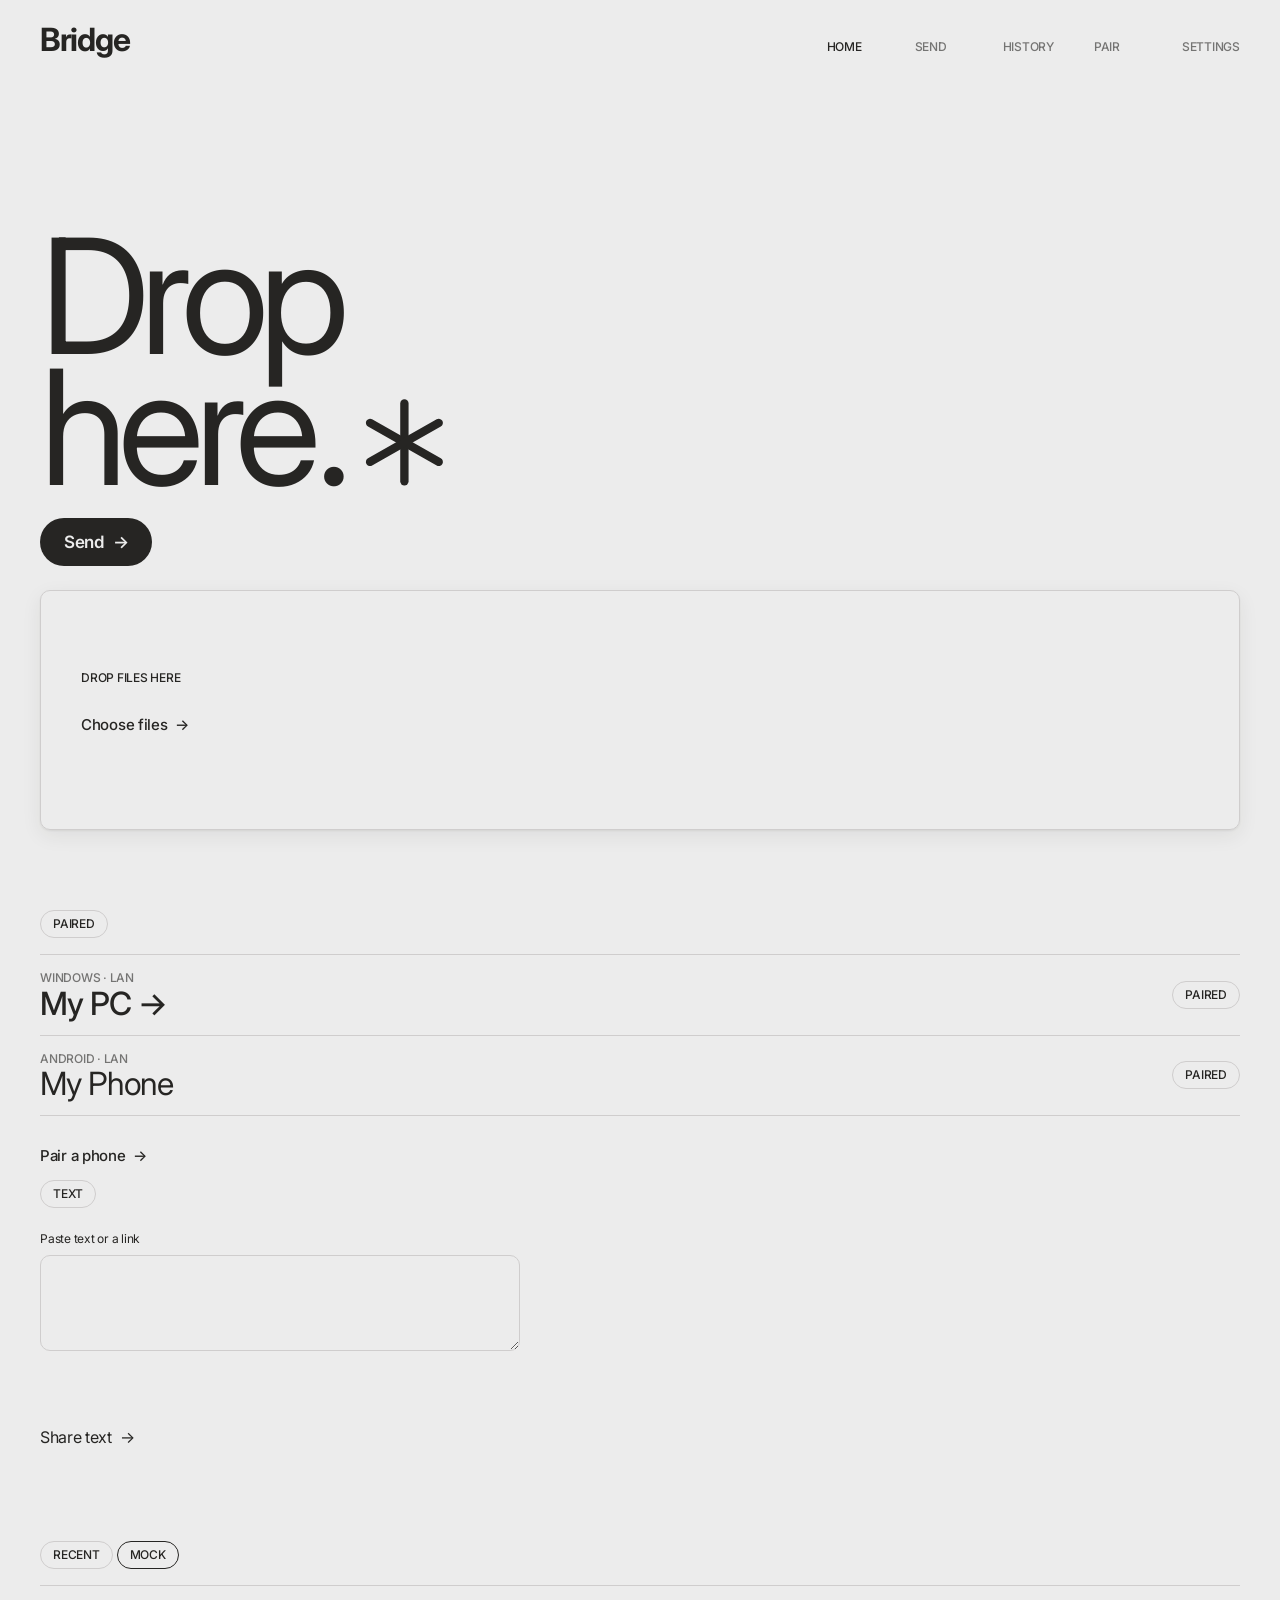
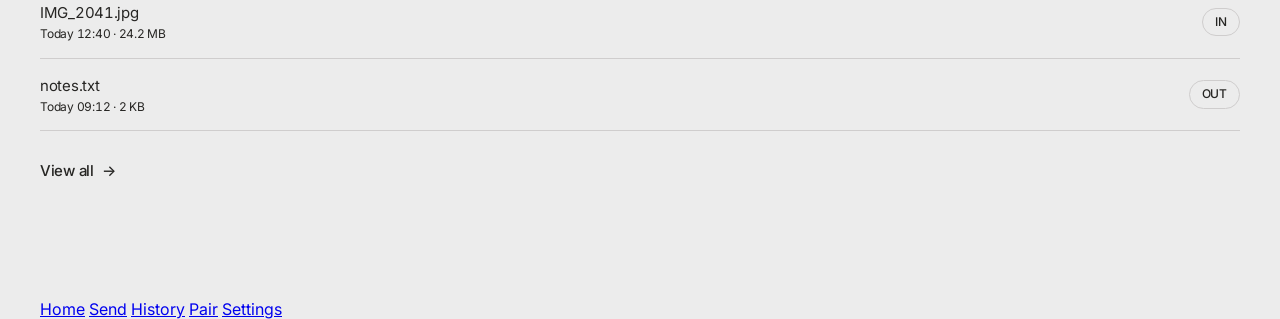
==== index.html @ 2a0ce47a "feat(mobile): bottom tab bar markup on all pages" ====
<!DOCTYPE html>
<html lang="en">
<head>
  <meta charset="UTF-8" />
  <meta name="viewport" content="width=device-width, initial-scale=1.0, viewport-fit=cover" />
  <meta name="theme-color" content="#ececec" />
  <meta name="mobile-web-app-capable" content="yes" />
  <meta name="apple-mobile-web-app-capable" content="yes" />
  <meta name="apple-mobile-web-app-status-bar-style" content="default" />
  <link rel="manifest" href="/manifest.webmanifest" />
  <link rel="apple-touch-icon" href="/icons/bridge-192.png" />
  <link rel="icon" href="data:image/svg+xml,%3Csvg xmlns='http://www.w3.org/2000/svg' viewBox='0 0 100 100'%3E%3Crect width='100' height='100' rx='20' fill='%23ececec'/%3E%3Cg stroke='%23262523' stroke-width='10' stroke-linecap='round'%3E%3Cline x1='50' y1='22' x2='50' y2='78'/%3E%3Cline x1='26' y1='36' x2='74' y2='64'/%3E%3Cline x1='74' y1='36' x2='26' y2='64'/%3E%3C/g%3E%3C/svg%3E" />
  <title>Bridge — Home</title>
  <link rel="preconnect" href="https://fonts.googleapis.com" />
  <link rel="preconnect" href="https://fonts.gstatic.com" crossorigin />
  <link
    href="https://fonts.googleapis.com/css2?family=Inter:wght@400;500;700&display=swap"
    rel="stylesheet"
  />
  <link rel="stylesheet" href="css/tokens.css" />
  <link rel="stylesheet" href="css/home.css" />
  <link rel="stylesheet" href="css/pages.css" />
  <link rel="stylesheet" href="css/apple.css" />
</head>
<body>
  <header class="top">
    <div class="wordmark">Bridge</div>
    <nav class="topnav" aria-label="Primary">
      <a href="/" aria-current="page">Home</a>
      <a href="send.html">Send</a>
      <a href="history.html">History</a>
      <a href="pair.html">Pair</a>
      <a href="settings.html">Settings</a>
    </nav>
  </header>
  <main id="home">
    <h1 class="monument">Drop<br />here.<svg class="glyph" viewBox="0 0 100 100" aria-hidden="true" focusable="false"><g stroke="currentColor" stroke-width="9" stroke-linecap="round"><line x1="50" y1="8" x2="50" y2="92" /><line x1="13" y1="29" x2="87" y2="71" /><line x1="87" y1="29" x2="13" y2="71" /></g></svg></h1>
    <a class="action-primary" href="send.html">Send <span aria-hidden="true">→</span></a>

    <!-- .is-dragover toggled by js/dropzone.js; picker wired by js/upload.js -->
    <section class="dropzone" id="dropzone" aria-label="Drop files">
      <span class="dropzone-label">Drop files here</span>
      <label class="action-secondary" for="file-input" tabindex="0">Choose files <span aria-hidden="true">→</span></label>
      <input class="file-input" id="file-input" type="file" />
    </section>

    <section class="devices-section" aria-label="Devices">
      <span class="pill">Paired</span>
      <ul class="devices" id="devices-list">
        <li class="device is-selected">
          <div class="device-main">
            <span class="device-meta">Windows · LAN</span>
            <span class="device-name">My PC <span aria-hidden="true">→</span></span>
          </div>
          <span class="pill">Paired</span>
        </li>
      </ul>
      <a class="action-secondary" href="pair.html">Pair a phone <span aria-hidden="true">→</span></a>
    </section>

    <section aria-label="Share text">
      <span class="pill">Text</span>
      <form class="snippet-form">
        <label class="field-label" for="snippet-input">Paste text or a link</label>
        <textarea class="field-area" id="snippet-input" rows="2"></textarea>
        <span class="field-error"></span>
        <br />
        <button class="action-secondary" type="submit" style="background:none;border:none;padding:0;cursor:pointer;font:inherit;color:inherit;">Share text <span aria-hidden="true">→</span></button>
      </form>
    </section>

    <section class="recent" id="recent" aria-label="Recent transfers">
      <span class="pill">Recent</span>
      <span class="pill" id="net-status">Checking…</span>
      <ul class="recent-list" id="recent-list">
        <li class="recent-row">
          <div class="recent-main">
            <span class="recent-name">IMG_2041.jpg</span>
            <span class="recent-meta">Today 12:40 · 24.2 MB</span>
          </div>
          <span class="pill">In</span>
        </li>
        <li class="recent-row">
          <div class="recent-main">
            <span class="recent-name">notes.txt</span>
            <span class="recent-meta">Today 09:12 · 2 KB</span>
          </div>
          <span class="pill">Out</span>
        </li>
      </ul>
      <a class="action-secondary" href="history.html">View all <span aria-hidden="true">→</span></a>
    </section>
  </main>
  <nav class="tabbar" aria-label="Primary">
    <a href="/" aria-current="page">Home</a>
    <a href="send.html">Send</a>
    <a href="history.html">History</a>
    <a href="pair.html">Pair</a>
    <a href="settings.html">Settings</a>
  </nav>
  <script src="js/api.js"></script>
  <script src="js/mock.js"></script>
  <script src="js/dropzone.js"></script>
  <script src="js/upload.js"></script>
  <script src="js/feed.js"></script>
  <script src="js/pwa.js"></script>
</body>
</html>
---- css/tokens.css ----
/* Bridge design tokens — verbatim from design.md §12 (web mode + M0 prototype) */

:root {
  /* Color */
  --color-ink: #262523;
  --color-canvas: #ececec;
  --color-ash: #cfcdcd;
  --color-black: #000000;

  /* Fonts */
  --font-primary: 'Inter', 'Manrope', ui-sans-serif, system-ui, -apple-system, 'Segoe UI', Roboto, sans-serif;
  --weight-regular: 400;
  --weight-medium: 500;
  --weight-bold: 700;

  /* Type */
  --text-monument: clamp(72px, 22vw, 160px);
  --leading-monument: 0.82;
  --tracking-monument: -0.06em;

  --text-heading: clamp(48px, 11vw, 120px);
  --leading-heading: 0.9;
  --tracking-heading: -0.06em;

  --text-heading-sm: 40px;
  --leading-heading-sm: 1;
  --tracking-heading-sm: -0.04em;

  --text-subheading: 32px;
  --leading-subheading: 0.9;
  --tracking-subheading: -0.04em;

  --text-body: 15px;
  --leading-body: 2;      /* prose */
  --leading-ui: 1.4;      /* dense rows */
  --tracking-body: -0.02em;

  --text-label: 12px;
  --text-caption: 12px;
  --leading-small: 1.2;

  /* Spacing */
  --space-1: 8px;
  --space-2: 16px;
  --space-3: 24px;
  --space-5: 40px;
  --space-6: 48px;
  --space-10: 80px;
  --space-20: 160px;
  --edge: 20px;
  --section-gap: 48px;
  --above-monument: 96px;
  --surface-pad: 24px;
  --hit-min: 48px;

  /* Shape */
  --radius-surface: 10px;
  --radius-pill: 70px;
  --hairline: 1px solid var(--color-ash);

  /* Elevation (amendment: restrained warm shadows on nested surfaces only.
     Canvas, pills, rows stay flat. Monochrome ink, never colored glow.) */
  --shadow-1: 0 1px 2px rgb(38 37 35 / 0.07), 0 6px 20px rgb(38 37 35 / 0.07);
  --shadow-2: 0 2px 6px rgb(38 37 35 / 0.1), 0 16px 40px rgb(38 37 35 / 0.14);
  --shadow-thumb: 0 1px 3px rgb(38 37 35 / 0.16);

  /* Motion */
  --duration: 200ms;
  --ease: ease-out;
  --opacity-pressed: 0.6;
  --opacity-disabled: 0.35;
}

@media (min-width: 720px) {
  :root {
    --edge: 40px;
    --section-gap: 80px;
    --above-monument: 160px;
    --surface-pad: 40px;
  }
}

body {
  background: var(--color-canvas);
  color: var(--color-ink);
  font-family: var(--font-primary);
  font-variant-numeric: tabular-nums;
  text-align: left;
}
---- css/home.css ----
/* Home base — canvas + edge rhythm only. Components land in feat/home-chrome. */

*,
*::before,
*::after {
  box-sizing: border-box;
}

html,
body {
  margin: 0;
  padding: 0;
}

/* Anchor jumps glide; reduced-motion users get instant jumps (design §7) */
html {
  scroll-behavior: smooth;
}

@media (prefers-reduced-motion: reduce) {
  html {
    scroll-behavior: auto;
  }
}

body {
  min-height: 100vh;
  padding-left: max(var(--edge), env(safe-area-inset-left));
  padding-right: max(var(--edge), env(safe-area-inset-right));
  padding-bottom: env(safe-area-inset-bottom);
  -webkit-tap-highlight-color: transparent;
  touch-action: manipulation;
}

/* Wordmark — design.md §6: Basis/Inter 700, 32px, ink, top-left at edge padding */
.wordmark {
  font-size: 32px;
  line-height: 1;
  letter-spacing: -0.04em;
  font-weight: var(--weight-bold);
  color: var(--color-ink);
  padding-top: calc(var(--space-3) + env(safe-area-inset-top));
}

.top {
  display: flex;
  align-items: baseline;
  justify-content: space-between;
  flex-wrap: wrap;
  row-gap: var(--space-1);
  gap: var(--space-3);
}

/* Top navigation — design.md §6: text links, label style, 40px gap, no chrome */
.topnav {
  display: flex;
  gap: 40px;
}

.topnav a {
  font-size: var(--text-label);
  font-weight: var(--weight-medium);
  text-transform: uppercase;
  letter-spacing: -0.02em;
  line-height: var(--leading-small);
  color: var(--color-ink);
  opacity: 0.6;
  text-decoration: none;
  min-height: var(--hit-min);
  min-width: var(--hit-min);
  display: inline-flex;
  align-items: center;
  transition: opacity var(--duration) var(--ease);
}

.topnav a[aria-current="page"] {
  opacity: 1;
}

.topnav a:active {
  opacity: var(--opacity-pressed);
}

@media (hover: hover) {
  .topnav a:hover {
    opacity: var(--opacity-pressed);
  }
}

/* Narrow phones: tighter nav rhythm, links may wrap instead of crushing */
@media (max-width: 480px) {
  .topnav {
    gap: 24px;
    flex-wrap: wrap;
    row-gap: var(--space-1);
  }

  .topnav a {
    min-width: 0;
  }
}

/* Compact mobile density — phone-first (design §11: phone is source of truth).
 * Page scrolls naturally; nothing locked or clipped. Tokens file untouched;
 * overrides below only. Desktop (≥720px) unchanged. */
@media (max-width: 719px) {
  :root {
    --above-monument: 48px;
    --section-gap: 32px;
    --surface-pad: 20px;
  }

  .monument {
    font-size: clamp(56px, 17vw, 88px);
  }

  .action-primary {
    font-size: 28px;
    margin-top: var(--space-2);
  }

  .dropzone {
    min-height: 160px;
    margin-top: var(--space-2);
  }

  .device {
    min-height: 64px;
    padding: 12px 0;
  }

  .device-name {
    font-size: 26px;
  }

  .recent-row {
    padding: 12px 0;
  }

  .recent-empty-title {
    font-size: 26px;
  }

  .topnav {
    gap: 20px;
  }
}

/* Monument — design.md §6/§8: one oversized element, left-bleeding, stacked */
.monument {
  font-size: var(--text-monument);
  line-height: var(--leading-monument);
  letter-spacing: var(--tracking-monument);
  font-weight: var(--weight-regular);
  color: var(--color-ink);
  margin: var(--above-monument) 0 0;
  margin-left: calc(-1 * var(--edge));
  padding-left: var(--edge);
}

/* Primary action — design.md §6: 32px text link + arrow, size = hierarchy */
.action-primary {
  display: inline-flex;
  align-items: center;
  gap: 8px;
  margin-top: var(--space-3);
  font-size: var(--text-subheading);
  line-height: var(--leading-subheading);
  letter-spacing: var(--tracking-subheading);
  font-weight: var(--weight-regular);
  color: var(--color-ink);
  text-decoration: none;
  min-height: var(--hit-min);
  transition: opacity var(--duration) var(--ease);
}

.action-primary:active {
  opacity: var(--opacity-pressed);
}

@media (hover: hover) {
  .action-primary:hover {
    opacity: var(--opacity-pressed);
  }
}

/* Drop zone idle — design.md §6: transparent, 1px Ash, radius 10, min-height 240, label only */
.dropzone {
  margin-top: var(--space-3);
  background: transparent;
  border: 1px solid var(--color-ash);
  border-radius: var(--radius-surface);
  padding: var(--surface-pad);
  min-height: 240px;
  display: flex;
  flex-direction: column;
  align-items: flex-start;
  justify-content: center;
  position: relative;
  box-shadow: var(--shadow-1);
  transition: border-color var(--duration) var(--ease), box-shadow var(--duration) var(--ease);
}

.dropzone-label {
  font-size: var(--text-label);
  font-weight: var(--weight-medium);
  text-transform: uppercase;
  letter-spacing: -0.02em;
  line-height: var(--leading-small);
  color: var(--color-ink);
}

/* Drop zone drag-over — real drags only (.is-dragover from js/dropzone.js).
   Plain mouse hover never triggers it: hover is not a drag. */
.dropzone.is-dragover {
  border: 2px solid var(--color-ink);
  box-shadow: var(--shadow-2);
}

.dropzone.is-dragover .dropzone-label {
  font-size: var(--text-heading-sm);
  line-height: var(--leading-heading-sm);
  letter-spacing: var(--tracking-heading-sm);
  font-weight: var(--weight-regular);
  text-transform: none;
}

/* While a real drag hovers, the big text is the whole message.
   Link fades but holds space, so nothing jumps. Hover alone changes nothing. */
.dropzone.is-dragover .action-secondary {
  opacity: 0;
}

/* Secondary action link — design.md §6: 15px text link + arrow, no box */
.action-secondary {
  display: inline-flex;
  align-items: center;
  gap: 8px;
  margin-top: var(--space-2);
  font-size: var(--text-body);
  line-height: 1.2;
  letter-spacing: var(--tracking-body);
  font-weight: var(--weight-medium);
  color: var(--color-ink);
  text-decoration: none;
  min-height: var(--hit-min);
  cursor: pointer;
  transition: opacity var(--duration) var(--ease);
}

.action-secondary:active {
  opacity: var(--opacity-pressed);
}

@media (hover: hover) {
  .action-secondary:hover {
    opacity: var(--opacity-pressed);
  }
}

/* Native picker kept keyboard-focusable, opened via the label (phone browsers) */
.file-input {
  position: absolute;
  width: 1px;
  height: 1px;
  opacity: 0;
  overflow: hidden;
}

/* Section label pill — design.md §6: Bone bg, Ash border, radius 70, wayfinding only */
.devices-section {
  margin-top: var(--section-gap);
}

.pill {
  display: inline-block;
  font-size: var(--text-label);
  font-weight: var(--weight-medium);
  text-transform: uppercase;
  letter-spacing: -0.02em;
  line-height: var(--leading-small);
  color: var(--color-ink);
  background: var(--color-canvas);
  border: 1px solid var(--color-ash);
  border-radius: var(--radius-pill);
  padding: 6px 12px;
}

/* Attention status — design.md §6: words carry meaning, Ink border adds weight */
.pill-attention {
  border: 1px solid var(--color-ink);
}

.devices {
  list-style: none;
  margin: var(--space-2) 0 0;
  padding: 0;
}

/* Device row — design.md §6: subheading name, label meta, hairline rhythm, no fill */
.device {
  display: flex;
  align-items: center;
  justify-content: space-between;
  gap: var(--space-2);
  min-height: 72px;
  padding: var(--space-2) 0;
  border-top: var(--hairline);
}

.device:last-child {
  border-bottom: var(--hairline);
}

.device-main {
  display: flex;
  flex-direction: column;
  gap: 4px;
  flex: 1 1 auto;
  min-width: 0;
}

.device-meta {
  font-size: var(--text-label);
  font-weight: var(--weight-medium);
  text-transform: uppercase;
  letter-spacing: -0.02em;
  line-height: var(--leading-small);
  color: var(--color-ink);
  opacity: 0.6;
}

.device-name {
  font-size: var(--text-subheading);
  line-height: var(--leading-subheading);
  letter-spacing: var(--tracking-subheading);
  font-weight: var(--weight-regular);
  color: var(--color-ink);
  min-width: 0;
  overflow-wrap: anywhere;
}

.device .pill {
  flex-shrink: 0;
}

.device.is-selected .device-name {
  font-weight: var(--weight-medium);
}

/* Recent rows — design.md §6: hairline rhythm, body filename, caption meta, no fill */
.recent {
  margin-top: var(--section-gap);
  padding-bottom: var(--section-gap);
}

.recent-list {
  list-style: none;
  margin: var(--space-2) 0 0;
  padding: 0;
}

.recent-row {
  display: flex;
  align-items: center;
  justify-content: space-between;
  gap: var(--space-2);
  padding: var(--space-2) 0;
  border-top: var(--hairline);
}

.recent-row:last-child {
  border-bottom: var(--hairline);
}

/* Thumbnail — design.md §6: 48px square, radius 10, original color, images only */
.recent-thumb {
  width: 48px;
  height: 48px;
  border-radius: var(--radius-surface);
  object-fit: cover;
  flex-shrink: 0;
  box-shadow: var(--shadow-thumb);
}

/* Empty state — design.md §6: heading text, one → link, no illustration */
.recent-empty {
  padding: var(--space-2) 0;
  border-top: var(--hairline);
  border-bottom: var(--hairline);
}

.recent-empty-title {
  display: block;
  font-size: var(--text-subheading);
  line-height: var(--leading-subheading);
  letter-spacing: var(--tracking-subheading);
  font-weight: var(--weight-regular);
  color: var(--color-ink);
}

.recent-main {
  display: flex;
  flex-direction: column;
  gap: 4px;
  flex: 1 1 auto;
  min-width: 0;
}

.recent-meta {
  font-size: var(--text-caption);
  line-height: var(--leading-small);
  letter-spacing: -0.02em;
  font-weight: var(--weight-regular);
  color: var(--color-ink);
}

.recent-name {
  font-size: var(--text-body);
  line-height: var(--leading-ui);
  letter-spacing: var(--tracking-body);
  font-weight: var(--weight-regular);
  color: var(--color-ink);
  min-width: 0;
  overflow-wrap: anywhere;
}

.recent-row .pill {
  flex-shrink: 0;
}

/* Server-backed rows: name stays ink, no underline — tap opens the file */
a.recent-name {
  color: var(--color-ink);
  text-decoration: none;
  display: inline-flex;
  align-items: center;
  min-height: var(--hit-min);
  transition: opacity var(--duration) var(--ease);
}

a.recent-name:active {
  opacity: var(--opacity-pressed);
}

@media (hover: hover) {
  a.recent-name:hover {
    opacity: var(--opacity-pressed);
  }
}

/* Visible keyboard focus for every link — design.md §6 */
a:focus-visible,
.action-secondary:focus-visible {
  outline: 2px solid var(--color-ink);
  outline-offset: 4px;
  border-radius: var(--radius-surface);
}

/* Pictogram glyph — design.md §6: monochrome line-art inline with display type,
   cap-height sized, decorative only (aria-hidden in markup). */
.glyph {
  display: inline-block;
  height: 0.58em;
  width: auto;
  margin-left: 0.08em;
  vertical-align: -0.02em;
  color: var(--color-ink);
}

/* Text selection stays in the palette: ash field, ink text. */
::selection {
  background: var(--color-ash);
  color: var(--color-ink);
}
---- css/pages.css ----
/* Bridge app pages — components per design.md §6. Tokens untouched (tokens.css). */

/* Sub-page heading moment: heading token, not monument (design §8). */
.page-heading {
  font-size: var(--text-heading);
  line-height: var(--leading-heading);
  letter-spacing: var(--tracking-heading);
  font-weight: var(--weight-regular);
  color: var(--color-ink);
  margin: var(--above-monument) 0 0;
  margin-left: calc(-1 * var(--edge));
  padding-left: var(--edge);
}

/* Transfer progress — design §6: numeral is the indicator, 2px line, meta line. */
.transfer {
  margin-top: var(--space-3);
}

.transfer-pct {
  font-size: var(--text-heading-sm);
  line-height: var(--leading-heading-sm);
  letter-spacing: var(--tracking-heading-sm);
  font-weight: var(--weight-regular);
  font-variant-numeric: tabular-nums;
  color: var(--color-ink);
}

.transfer-line {
  height: 2px;
  background: var(--color-ash);
  margin-top: var(--space-1);
}

.transfer-fill {
  height: 2px;
  width: 0%;
  background: var(--color-ink);
}

.transfer-meta {
  font-size: var(--text-caption);
  line-height: var(--leading-small);
  letter-spacing: -0.02em;
  color: var(--color-ink);
  margin-top: var(--space-1);
  overflow-wrap: anywhere;
}

.batch-list {
  list-style: none;
  margin: var(--space-3) 0 0;
  padding: 0;
}

.batch-row {
  padding: var(--space-2) 0;
  border-top: var(--hairline);
}

.batch-row:last-child {
  border-bottom: var(--hairline);
}

.batch-line {
  height: 1px;
  background: var(--color-ash);
  margin-top: var(--space-1);
}

.batch-fill {
  height: 1px;
  width: 0%;
  background: var(--color-ink);
}

/* Pairing block — design §6: QR ink-on-canvas, quiet zone kept, nested surface. */
.pair-block {
  margin-top: var(--space-3);
  border: 1px solid var(--color-ash);
  border-radius: var(--radius-surface);
  padding: var(--surface-pad);
  display: inline-block;
}

.pair-qr {
  display: block;
  width: min(280px, 100%);
  height: auto;
}

.pair-code {
  font-size: var(--text-heading-sm);
  line-height: var(--leading-heading-sm);
  letter-spacing: var(--tracking-heading-sm);
  font-weight: var(--weight-regular);
  font-variant-numeric: tabular-nums;
  color: var(--color-ink);
  margin-top: var(--space-2);
}

/* Inputs — design §6: transparent, ash border, radius 10, visible label. */
.field-label {
  display: block;
  font-size: var(--text-caption);
  line-height: var(--leading-small);
  letter-spacing: -0.02em;
  color: var(--color-ink);
  margin: var(--space-3) 0 var(--space-1);
}

.field-input,
.field-area {
  width: 100%;
  max-width: 480px;
  background: transparent;
  border: 1px solid var(--color-ash);
  border-radius: var(--radius-surface);
  color: var(--color-ink);
  font-size: var(--text-body);
  font-family: var(--font-primary);
  padding: 16px;
  box-sizing: border-box;
}

.field-area {
  min-height: 96px;
  resize: vertical;
  line-height: var(--leading-ui);
}

.field-input:focus,
.field-area:focus {
  outline: none;
  border: 2px solid var(--color-ink);
  padding: 15px;
}

.field-error {
  font-size: var(--text-caption);
  line-height: var(--leading-small);
  color: var(--color-ink);
  margin-top: var(--space-1);
  min-height: calc(var(--text-caption) * var(--leading-small));
  display: block;
}

/* Settings rows — design §6: label left, value as → link right. */
.settings-list {
  list-style: none;
  margin: var(--space-2) 0 0;
  padding: 0;
  max-width: 480px;
}

.settings-row {
  display: flex;
  align-items: center;
  justify-content: space-between;
  gap: var(--space-2);
  padding: var(--space-2) 0;
  border-top: var(--hairline);
}

.settings-row:last-child {
  border-bottom: var(--hairline);
}

.settings-name {
  font-size: var(--text-body);
  line-height: var(--leading-ui);
  letter-spacing: var(--tracking-body);
  color: var(--color-ink);
}

/* Toast — design §6: bone, ink border, radius 10, auto-dismiss. */
.toast {
  position: fixed;
  left: max(var(--edge), env(safe-area-inset-left));
  right: max(var(--edge), env(safe-area-inset-right));
  bottom: calc(var(--space-3) + env(safe-area-inset-bottom));
  background: var(--color-canvas);
  border: 1px solid var(--color-ink);
  border-radius: var(--radius-surface);
  color: var(--color-ink);
  font-size: var(--text-body);
  padding: 16px;
  opacity: 1;
  transition: opacity var(--duration) var(--ease);
  z-index: 50;
}

.toast.is-fading {
  opacity: 0;
}

@media (prefers-reduced-motion: reduce) {
  .toast {
    transition: none;
  }
}

/* Pending incoming card — design §6 incoming takeover, compact inline form. */
.pending {
  margin-top: var(--space-3);
  border: 1px solid var(--color-ink);
  border-radius: var(--radius-surface);
  padding: var(--surface-pad);
  max-width: 480px;
}

/* Crossfade between pages — design §7: 200ms, instant on reduced motion. */
main {
  animation: page-in var(--duration) var(--ease);
  padding-bottom: var(--space-3);
}

@keyframes page-in {
  from { opacity: 0; }
  to { opacity: 1; }
}

@media (prefers-reduced-motion: reduce) {
  main {
    animation: none;
  }
}

/* Compact mobile density for sub-pages — same rules as home: natural scroll,
 * tighter rhythm, desktop unchanged. */
@media (max-width: 719px) {
  .page-heading {
    font-size: clamp(40px, 13vw, 64px);
    margin-top: 48px;
  }

  .transfer-pct {
    font-size: 32px;
  }

  .pair-block {
    display: block;
    padding: 20px;
  }

  .pair-qr {
    width: min(240px, 100%);
  }

  .pair-code {
    font-size: 32px;
  }

  .pending {
    padding: 20px;
  }
}
---- css/apple.css ----
/* Bridge Apple-like layer — structure without color (design.md amendment 25 Sep 2026).
 * Monochrome stays binding: Ink fills, Canvas text, Ash hairlines. No accent.
 * Rolled out one surface per branch; base tokens untouched. Card/nav slices later.
 */

:root {
  --font-apple: -apple-system, BlinkMacSystemFont, 'SF Pro Text', 'Inter', 'Manrope', ui-sans-serif, system-ui, sans-serif;
  --apple-card-radius: 14px;
  --apple-btn-radius: 999px;
  --apple-btn-pad-y: 14px;
  --apple-btn-pad-x: 24px;
}

body {
  font-family: var(--font-apple);
}

/* Primary action as filled Ink pill — Canvas text, arrow kept, same hit area. */
.action-primary {
  background: var(--color-ink);
  color: var(--color-canvas);
  border-radius: var(--apple-btn-radius);
  padding: var(--apple-btn-pad-y) var(--apple-btn-pad-x);
  font-size: 17px;
  line-height: 1.2;
  letter-spacing: -0.02em;
  font-weight: 600;
  margin-top: var(--space-3);
}

.action-primary:active {
  opacity: var(--opacity-pressed);
}

@media (hover: hover) {
  .action-primary:hover {
    opacity: var(--opacity-pressed);
  }
}

.action-primary:focus-visible {
  outline: 2px solid var(--color-ink);
  outline-offset: 4px;
}
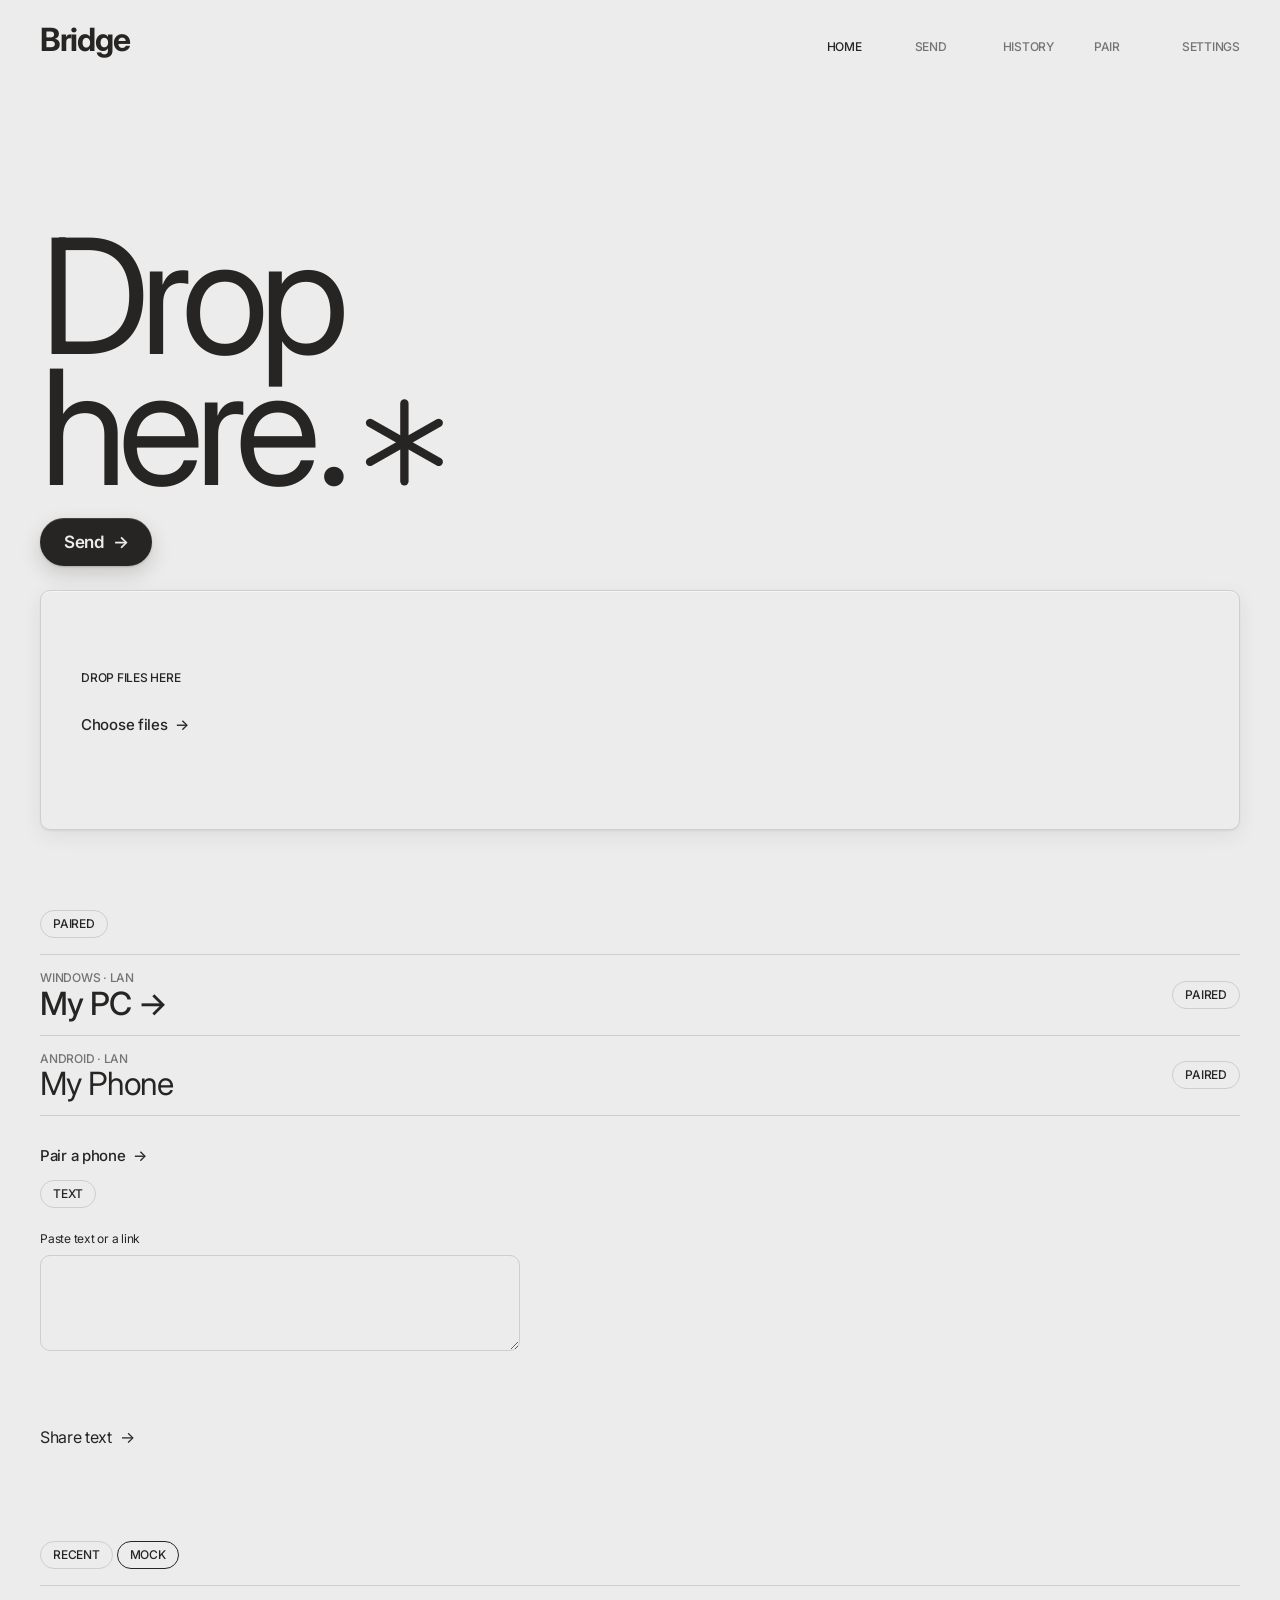
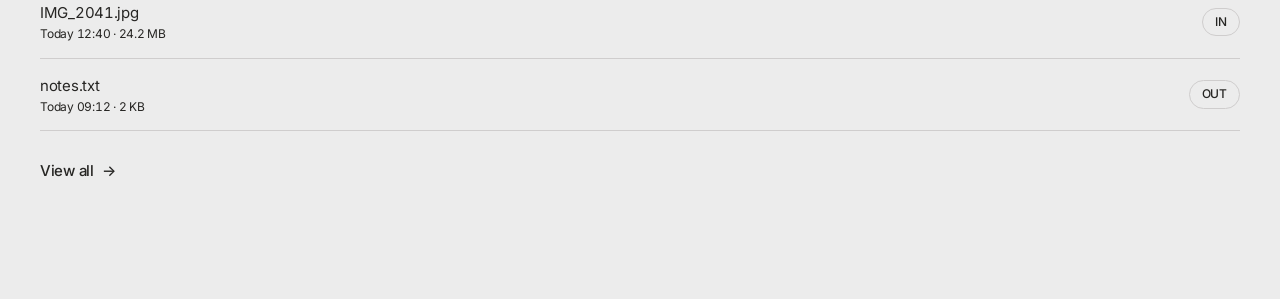
==== commit 263af054: "feat(mobile): gliding tab selection plus press reaction" ====
--- a/index.html
+++ b/index.html
@@ -104,5 +104,6 @@
   <script src="js/upload.js"></script>
   <script src="js/feed.js"></script>
   <script src="js/pwa.js"></script>
+  <script src="js/tabbar.js"></script>
 </body>
 </html>
--- a/css/apple.css
+++ b/css/apple.css
@@ -9,13 +9,40 @@
   --apple-btn-radius: 999px;
   --apple-btn-pad-y: 14px;
   --apple-btn-pad-x: 24px;
+  /* iOS-like layered depth, monochrome: specular top light, Ink shadows. */
+  --shadow-glass: inset 0 1px 0 rgba(255, 255, 255, 0.55),
+    0 1px 2px rgba(38, 37, 35, 0.08),
+    0 12px 32px rgba(38, 37, 35, 0.16);
+  --shadow-btn: inset 0 1px 0 rgba(255, 255, 255, 0.14),
+    0 1px 2px rgba(38, 37, 35, 0.2),
+    0 8px 20px rgba(38, 37, 35, 0.18);
 }
 
 body {
   font-family: var(--font-apple);
 }
 
-/* Primary action as filled Ink pill — Canvas text, arrow kept, same hit area. */
+/* Monument star — spins while a transfer runs, still monochrome. */
+.glyph {
+  transform-box: fill-box;
+  transform-origin: center;
+}
+
+.glyph.is-loading {
+  animation: apple-spin 1.1s linear infinite;
+}
+
+@keyframes apple-spin {
+  to {
+    transform: rotate(360deg);
+  }
+}
+
+@media (prefers-reduced-motion: reduce) {
+  .glyph.is-loading {
+    animation: none;
+  }
+}
 .action-primary {
   background: var(--color-ink);
   color: var(--color-canvas);
@@ -26,6 +53,16 @@
   letter-spacing: -0.02em;
   font-weight: 600;
   margin-top: var(--space-3);
+  box-shadow: var(--shadow-btn);
+}
+
+/* Drop zone keeps its base restrained depth, plus a glass top light. */
+.dropzone {
+  box-shadow: var(--shadow-1), inset 0 1px 0 rgba(255, 255, 255, 0.5);
+}
+
+.dropzone.is-dragover {
+  box-shadow: var(--shadow-2), inset 0 1px 0 rgba(255, 255, 255, 0.5);
 }
 
 .action-primary:active {
@@ -42,3 +79,96 @@
   outline: 2px solid var(--color-ink);
   outline-offset: 4px;
 }
+
+/* Bottom tab bar — phone only (max-width: 719px). Desktop keeps top text-nav.
+ * Monochrome: Canvas fill, Ash top hairline, weight carries active state. */
+.tabbar {
+  display: none;
+}
+
+@media (max-width: 719px) {
+  main {
+    padding-bottom: calc(76px + env(safe-area-inset-bottom));
+  }
+
+  /* One nav only: tab bar owns phone navigation, top links hide. */
+  .topnav {
+    display: none;
+  }
+
+  .tabbar {
+    display: flex;
+    position: fixed;
+    left: 16px;
+    right: 16px;
+    bottom: calc(16px + env(safe-area-inset-bottom));
+    z-index: 50;
+    /* Liquid Glass, monochrome: frosted Canvas, Ash edge, Ink text. */
+    background: rgba(236, 236, 236, 0.72);
+    -webkit-backdrop-filter: blur(20px) saturate(1.5);
+    backdrop-filter: blur(20px) saturate(1.5);
+    border: 1px solid var(--color-ash);
+    border-radius: 24px;
+    box-shadow: var(--shadow-glass);
+  }
+
+  .tabbar a {
+    flex: 1 1 0;
+    display: flex;
+    align-items: center;
+    justify-content: center;
+    min-height: 56px;
+    font-size: 12px;
+    font-weight: var(--weight-medium);
+    letter-spacing: -0.02em;
+    color: var(--color-ink);
+    opacity: 0.6;
+    text-decoration: none;
+    position: relative;
+    z-index: 1;
+    transition: transform 0.15s ease-out, opacity var(--duration) var(--ease);
+  }
+
+  .tabbar a[aria-current="page"] {
+    opacity: 1;
+    font-weight: 700;
+    background: rgba(38, 37, 35, 0.08);
+    border-radius: 16px;
+    margin: 6px 2px;
+    min-height: 44px;
+  }
+
+  .tabbar a:active {
+    transform: scale(0.88);
+    opacity: var(--opacity-pressed);
+  }
+
+  /* Gliding selection pill — placed by js/tabbar.js, liquid 250ms slide. */
+  .tab-indicator {
+    position: absolute;
+    top: 6px;
+    bottom: 6px;
+    left: 0;
+    width: 0;
+    border-radius: 16px;
+    background: rgba(38, 37, 35, 0.08);
+    box-shadow: inset 0 1px 0 rgba(255, 255, 255, 0.5);
+    transition: left 0.25s ease-out, width 0.25s ease-out;
+    z-index: 0;
+  }
+
+  /* JS owns the pill: static per-link background stands down. */
+  .tabbar.has-glide a[aria-current="page"] {
+    background: none;
+    border-radius: 0;
+    margin: 0;
+    min-height: 56px;
+  }
+
+  /* No-blur phones: solid Canvas keeps labels readable, shape unchanged. */
+  @supports not ((backdrop-filter: blur(1px)) or (-webkit-backdrop-filter: blur(1px))) {
+    .tabbar {
+      background: var(--color-canvas);
+    }
+  }
+}
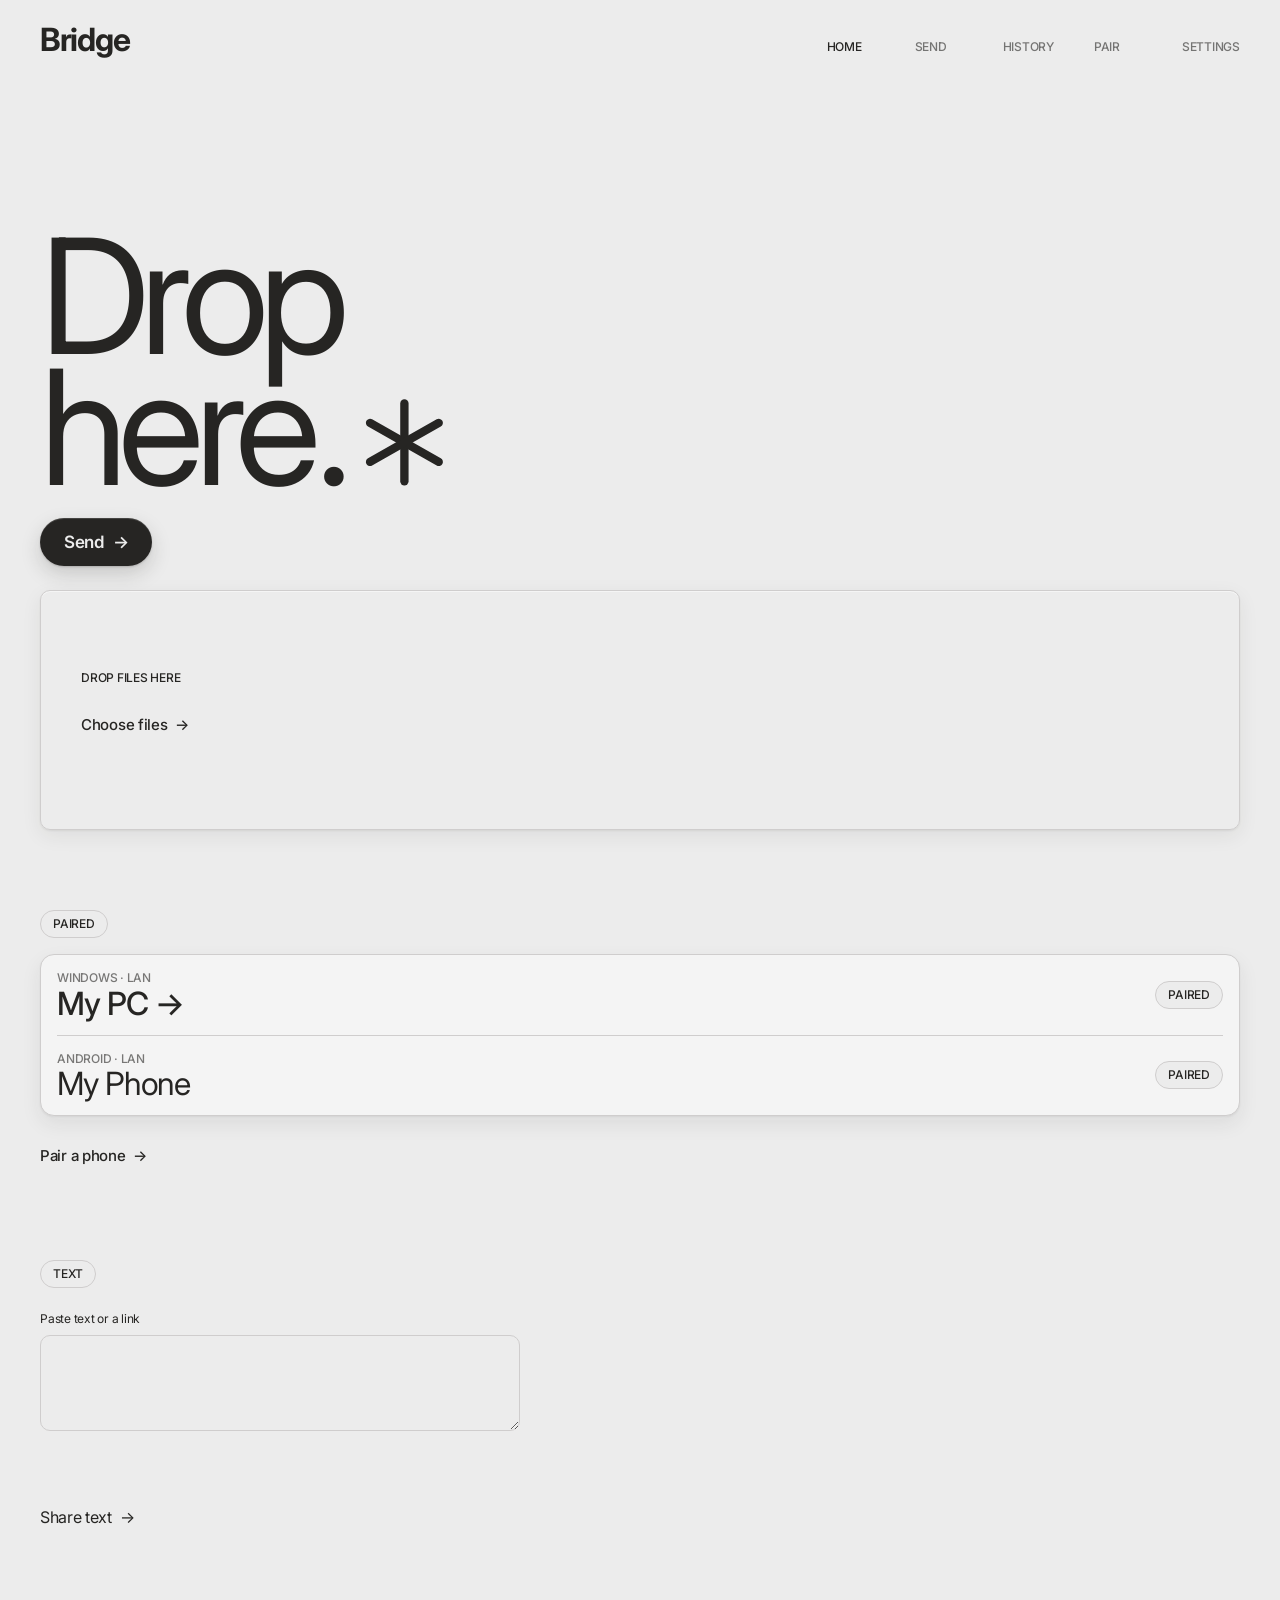
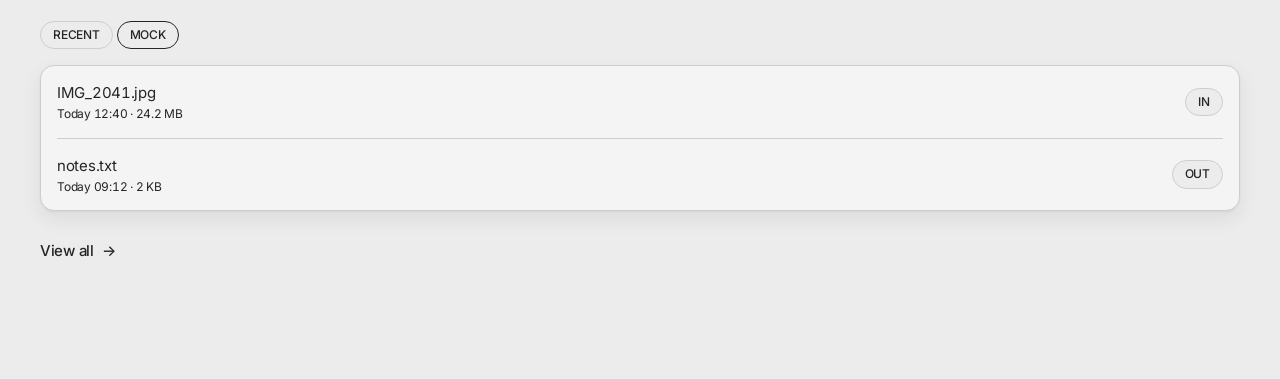
==== commit b2b02792: "Merge pull request #28 from D1bakar/feat/home-compact feat(home): compact phone Home" ====
--- a/index.html
+++ b/index.html
@@ -62,7 +62,7 @@
       <span class="pill">Text</span>
       <form class="snippet-form">
         <label class="field-label" for="snippet-input">Paste text or a link</label>
-        <textarea class="field-area" id="snippet-input" rows="2"></textarea>
+        <textarea class="field-area" id="snippet-input" rows="1"></textarea>
         <span class="field-error"></span>
         <br />
         <button class="action-secondary" type="submit" style="background:none;border:none;padding:0;cursor:pointer;font:inherit;color:inherit;">Share text <span aria-hidden="true">→</span></button>
@@ -105,5 +105,6 @@
   <script src="js/feed.js"></script>
   <script src="js/pwa.js"></script>
   <script src="js/tabbar.js"></script>
+  <script src="js/clarity.js"></script>
 </body>
 </html>
--- a/css/home.css
+++ b/css/home.css
@@ -10,6 +10,12 @@
 body {
   margin: 0;
   padding: 0;
+}
+
+/* Meta lines sit inside iOS inset groups — no UA margins, rhythm from tokens. */
+p.recent-meta {
+  margin: 0;
+  margin-top: var(--space-1);
 }
 
 /* Anchor jumps glide; reduced-motion users get instant jumps (design §7) */
@@ -105,8 +111,8 @@
  * overrides below only. Desktop (≥720px) unchanged. */
 @media (max-width: 719px) {
   :root {
-    --above-monument: 48px;
-    --section-gap: 32px;
+    --above-monument: 32px;
+    --section-gap: 24px;
     --surface-pad: 20px;
   }
 
@@ -120,7 +126,7 @@
   }
 
   .dropzone {
-    min-height: 160px;
+    min-height: 120px;
     margin-top: var(--space-2);
   }
 
@@ -135,6 +141,15 @@
 
   .recent-row {
     padding: 12px 0;
+  }
+
+  /* One-line composer until focus — compact Home, grows like iOS. */
+  .snippet-form .field-area {
+    min-height: 48px;
+  }
+
+  .snippet-form .field-area:focus {
+    min-height: 96px;
   }
 
   .recent-empty-title {
--- a/css/pages.css
+++ b/css/pages.css
@@ -209,6 +209,24 @@
   max-width: 480px;
 }
 
+/* Bare sections (id/aria-label only, no class) join the token rhythm.
+ * Classed blocks (.devices-section, .recent, .dropzone…) own their own gap. */
+main > section:not([class]) {
+  margin-top: var(--section-gap);
+}
+
+/* First block after the heading keeps its child-driven gap (24px),
+ * so the first fold doesn't double up. */
+main > h1 + section:not([class]) {
+  margin-top: 0;
+}
+
+/* Standalone pair codes align with inset card-row text (16px + 1px border). */
+#claim-block .pair-code,
+#paired-block .pair-code {
+  margin-left: 16px;
+}
+
 /* Crossfade between pages — design §7: 200ms, instant on reduced motion. */
 main {
   animation: page-in var(--duration) var(--ease);
@@ -229,8 +247,9 @@
 /* Compact mobile density for sub-pages — same rules as home: natural scroll,
  * tighter rhythm, desktop unchanged. */
 @media (max-width: 719px) {
+  /* iOS 27 large title locked at 34px (apple.css) — no competing scale here. */
   .page-heading {
-    font-size: clamp(40px, 13vw, 64px);
+    font-size: 34px;
     margin-top: 48px;
   }
 
--- a/css/apple.css
+++ b/css/apple.css
@@ -10,16 +10,46 @@
   --apple-btn-pad-y: 14px;
   --apple-btn-pad-x: 24px;
   /* iOS-like layered depth, monochrome: specular top light, Ink shadows. */
-  --shadow-glass: inset 0 1px 0 rgba(255, 255, 255, 0.55),
+  --shadow-glass: inset 0 1px 0 rgba(255, 255, 255, 0.8),
+    inset 0 -1px 0 rgba(38, 37, 35, 0.1),
     0 1px 2px rgba(38, 37, 35, 0.08),
     0 12px 32px rgba(38, 37, 35, 0.16);
   --shadow-btn: inset 0 1px 0 rgba(255, 255, 255, 0.14),
     0 1px 2px rgba(38, 37, 35, 0.2),
     0 8px 20px rgba(38, 37, 35, 0.18);
+  /* Clarity slider (iOS 27 ultra-clear ↔ tinted), set by js/clarity.js. */
+  --glass-alpha: 0.22;
+  --glass-blur: 18px;
 }
 
 body {
   font-family: var(--font-apple);
+}
+
+/* iOS-like page arrival — still, instant for reduced-motion users. */
+@media (prefers-reduced-motion: no-preference) {
+  main {
+    animation: apple-pagein 0.25s ease-out;
+  }
+
+  @keyframes apple-pagein {
+    from {
+      opacity: 0;
+      transform: translateY(8px);
+    }
+
+    to {
+      opacity: 1;
+      transform: none;
+    }
+  }
+}
+
+/* Clarity slider — native range, Ink accent keeps it monochrome. */
+input[type="range"].clarity-range {
+  width: 100%;
+  min-height: var(--hit-min);
+  accent-color: var(--color-ink);
 }
 
 /* Monument star — spins while a transfer runs, still monochrome. */
@@ -80,8 +110,39 @@
   outline-offset: 4px;
 }
 
-/* Bottom tab bar — phone only (max-width: 719px). Desktop keeps top text-nav.
- * Monochrome: Canvas fill, Ash top hairline, weight carries active state. */
+/* Grouped glass cards — iOS inset-grouped lists, monochrome.
+ * Container card, inset dividers, soft lift. Covers Home, History, Pair, Settings, Send. */
+.devices,
+.recent-list,
+.settings-list,
+.batch-list {
+  background: #f4f4f4;
+  border: 1px solid var(--color-ash);
+  border-radius: var(--apple-card-radius);
+  overflow: hidden;
+  box-shadow: 0 1px 2px rgba(38, 37, 35, 0.06),
+    0 8px 20px rgba(38, 37, 35, 0.08);
+}
+
+.devices .device,
+.recent-list .recent-row,
+.settings-list .settings-row,
+.batch-list .batch-row {
+  border-top: none;
+  border-bottom: 1px solid var(--color-ash);
+  margin: 0 16px;
+  padding-left: 0;
+  padding-right: 0;
+}
+
+.devices .device:last-child,
+.recent-list .recent-row:last-child,
+.settings-list .settings-row:last-child,
+.batch-list .batch-row:last-child {
+  border-bottom: none;
+}
+
+/* Bottom tab bar — phone only (max-width: 719px). Desktop keeps top text-nav. */
 .tabbar {
   display: none;
 }
@@ -94,6 +155,20 @@
   /* One nav only: tab bar owns phone navigation, top links hide. */
   .topnav {
     display: none;
+  }
+
+  /* iOS large title on sub-pages — 34px bold, phone only. Home monument stays. */
+  .page-heading {
+    font-size: 34px;
+    line-height: 1.1;
+    letter-spacing: -0.02em;
+    font-weight: 700;
+    margin-top: 24px;
+  }
+
+  /* Compact first fold — Send button hugs the monument on phone. */
+  .action-primary {
+    margin-top: var(--space-2);
   }
 
   .tabbar {
@@ -103,10 +178,12 @@
     right: 16px;
     bottom: calc(16px + env(safe-area-inset-bottom));
     z-index: 50;
-    /* Liquid Glass, monochrome: frosted Canvas, Ash edge, Ink text. */
-    background: rgba(236, 236, 236, 0.72);
-    -webkit-backdrop-filter: blur(20px) saturate(1.5);
-    backdrop-filter: blur(20px) saturate(1.5);
+    /* Liquid Glass, monochrome: clear Canvas, top light-bend, Ash edge, Ink text. */
+    background:
+      linear-gradient(180deg, rgba(255, 255, 255, 0.35), rgba(255, 255, 255, 0) 42%),
+      rgba(236, 236, 236, var(--glass-alpha));
+    -webkit-backdrop-filter: blur(var(--glass-blur)) saturate(1.6) brightness(1.06);
+    backdrop-filter: blur(var(--glass-blur)) saturate(1.6) brightness(1.06);
     border: 1px solid var(--color-ash);
     border-radius: 24px;
     box-shadow: var(--shadow-glass);
@@ -122,28 +199,29 @@
     font-weight: var(--weight-medium);
     letter-spacing: -0.02em;
     color: var(--color-ink);
-    opacity: 0.6;
+    opacity: 0.65;
     text-decoration: none;
+    /* Halo keeps 12px labels readable over busy content on clear bar. */
+    text-shadow: 0 1px 8px rgba(236, 236, 236, 0.8);
     position: relative;
     z-index: 1;
-    transition: transform 0.15s ease-out, opacity var(--duration) var(--ease);
+    transition: opacity var(--duration) var(--ease);
   }
 
   .tabbar a[aria-current="page"] {
     opacity: 1;
     font-weight: 700;
-    background: rgba(38, 37, 35, 0.08);
+    background: rgba(38, 37, 35, 0.05);
     border-radius: 16px;
     margin: 6px 2px;
     min-height: 44px;
   }
 
   .tabbar a:active {
-    transform: scale(0.88);
     opacity: var(--opacity-pressed);
   }
 
-  /* Gliding selection pill — placed by js/tabbar.js, liquid 250ms slide. */
+  /* Gliding selection pill — placed by js/tabbar.js, 200ms slide (design.md S7). */
   .tab-indicator {
     position: absolute;
     top: 6px;
@@ -151,9 +229,10 @@
     left: 0;
     width: 0;
     border-radius: 16px;
-    background: rgba(38, 37, 35, 0.08);
-    box-shadow: inset 0 1px 0 rgba(255, 255, 255, 0.5);
-    transition: left 0.25s ease-out, width 0.25s ease-out;
+    background: rgba(38, 37, 35, 0.05);
+    box-shadow: inset 0 1px 0 rgba(255, 255, 255, 0.5),
+      inset 0 -1px 0 rgba(38, 37, 35, 0.08);
+    transition: left var(--duration) var(--ease), width var(--duration) var(--ease);
     z-index: 0;
   }
 
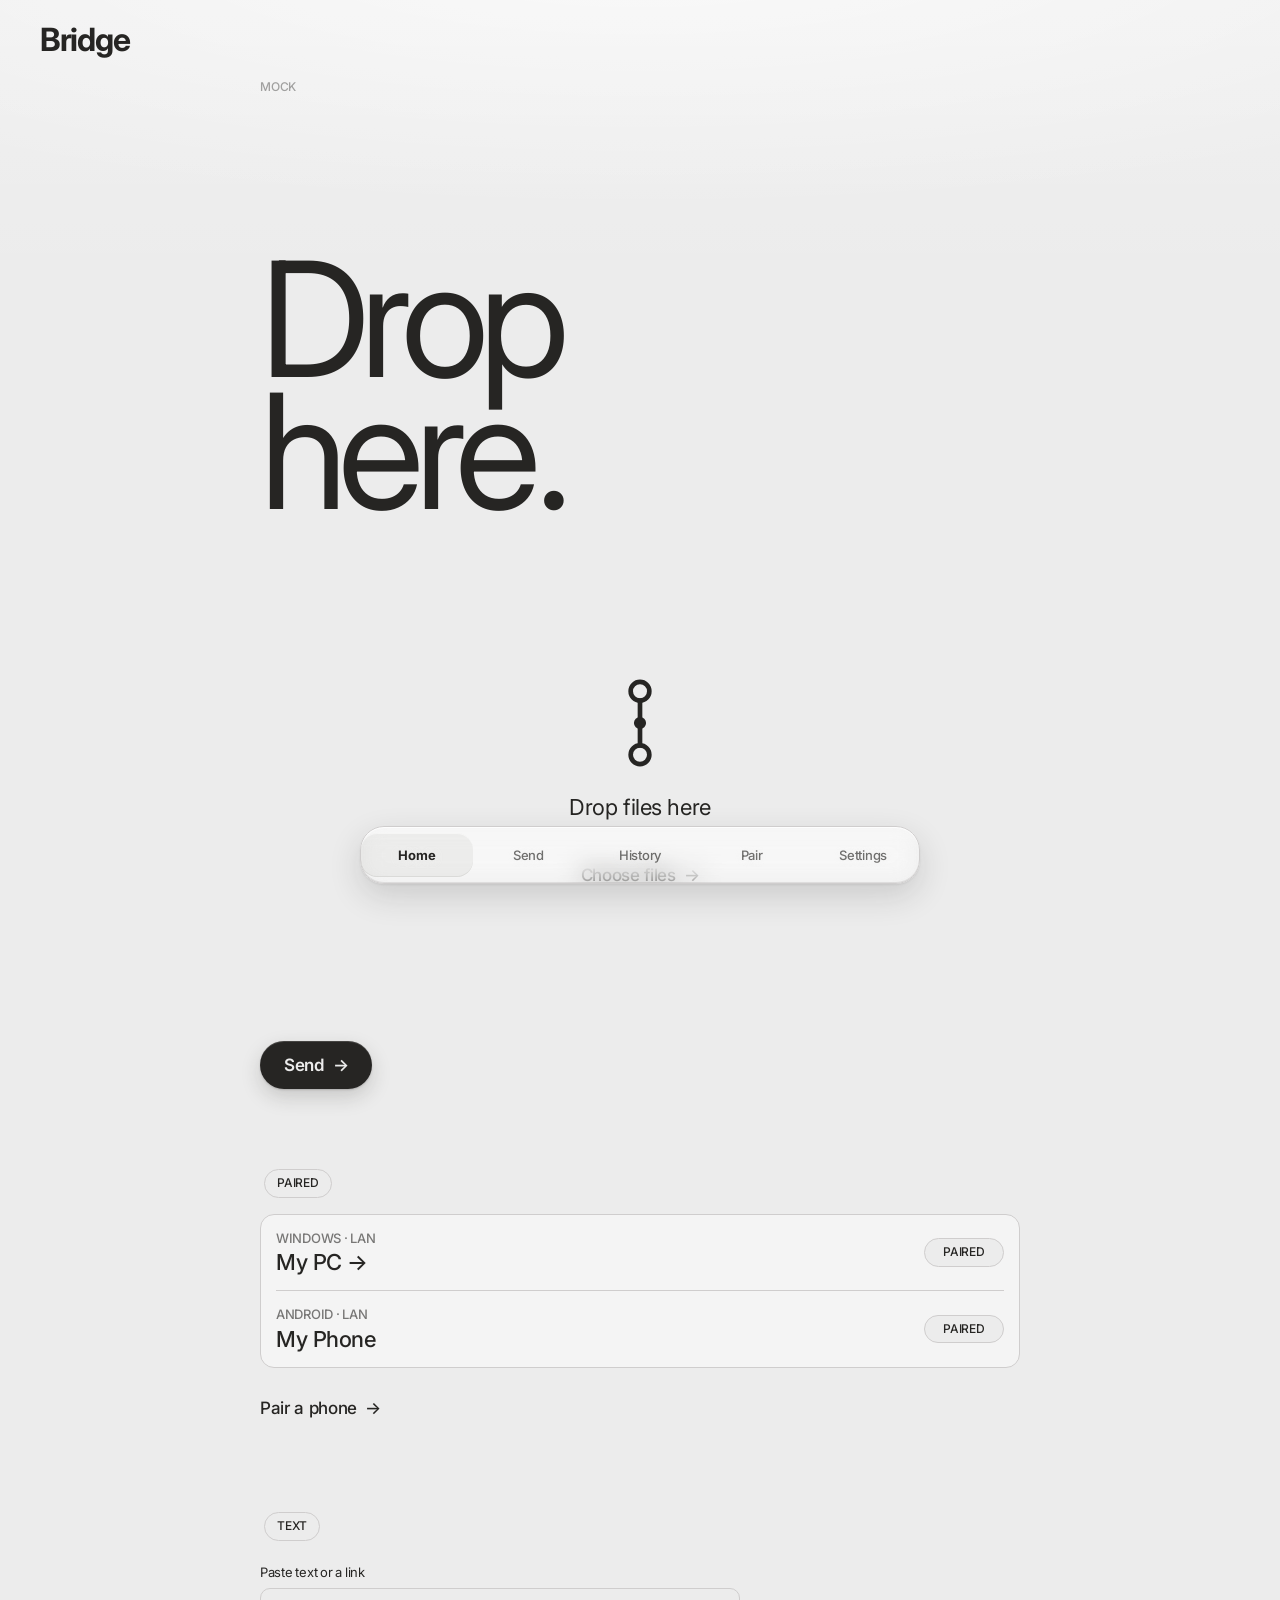
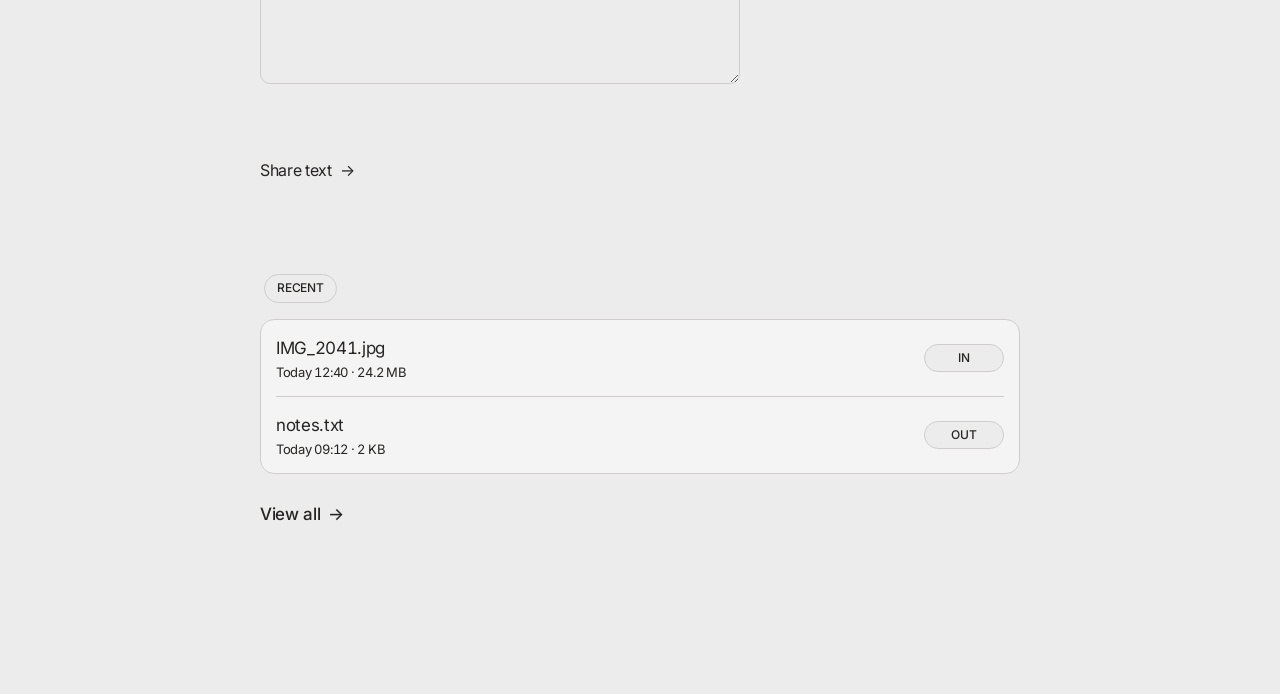
==== commit e6f37695: "feat(canvas): spatial transfer field plus page drag mode" ====
--- a/index.html
+++ b/index.html
@@ -34,15 +34,17 @@
     </nav>
   </header>
   <main id="home">
-    <h1 class="monument">Drop<br />here.<svg class="glyph" viewBox="0 0 100 100" aria-hidden="true" focusable="false"><g stroke="currentColor" stroke-width="9" stroke-linecap="round"><line x1="50" y1="8" x2="50" y2="92" /><line x1="13" y1="29" x2="87" y2="71" /><line x1="87" y1="29" x2="13" y2="71" /></g></svg></h1>
-    <a class="action-primary" href="send.html">Send <span aria-hidden="true">→</span></a>
+    <p class="eyebrow" id="net-status" aria-live="polite">Checking…</p>
+    <h1 class="monument">Drop<br />here.</h1>
 
-    <!-- .is-dragover toggled by js/dropzone.js; picker wired by js/upload.js -->
-    <section class="dropzone" id="dropzone" aria-label="Drop files">
-      <span class="dropzone-label">Drop files here</span>
+    <!-- Transfer field: the spatial hero. IDs kept for js/dropzone.js + js/upload.js. -->
+    <section class="field" id="dropzone" aria-label="Transfer field">
+      <svg class="bridge-mark" viewBox="0 0 120 120" aria-hidden="true" focusable="false"><g stroke="currentColor" stroke-width="5" stroke-linecap="round" fill="none"><circle cx="60" cy="26" r="10" /><circle cx="60" cy="94" r="10" /><line x1="60" y1="36" x2="60" y2="84" /></g><g class="bridge-pulse" stroke="currentColor" stroke-width="5" stroke-linecap="round" fill="none"><circle cx="60" cy="60" r="4" /></g></svg>
+      <span class="dropzone-label" aria-live="polite">Drop files here</span>
       <label class="action-secondary" for="file-input" tabindex="0">Choose files <span aria-hidden="true">→</span></label>
       <input class="file-input" id="file-input" type="file" />
     </section>
+    <a class="action-primary" href="send.html">Send <span aria-hidden="true">→</span></a>
 
     <section class="devices-section" aria-label="Devices">
       <span class="pill">Paired</span>
@@ -71,7 +73,6 @@
 
     <section class="recent" id="recent" aria-label="Recent transfers">
       <span class="pill">Recent</span>
-      <span class="pill" id="net-status">Checking…</span>
       <ul class="recent-list" id="recent-list">
         <li class="recent-row">
           <div class="recent-main">
--- a/css/tokens.css
+++ b/css/tokens.css
@@ -69,6 +69,36 @@
   --ease: ease-out;
   --opacity-pressed: 0.6;
   --opacity-disabled: 0.35;
+
+  /* Redesign system (additive — adopted per-component in later slices).
+   * HIG type ramp, SF-first stack, coherent radii + spacing + layers. */
+  --font-system: -apple-system, BlinkMacSystemFont, 'SF Pro Text', 'Inter', system-ui, sans-serif;
+  --type-display: clamp(56px, 16vw, 148px);
+  --type-ltitle: 34px;
+  --type-t1: 28px;
+  --type-t2: 22px;
+  --type-t3: 20px;
+  --type-head: 17px;
+  --type-body: 17px;
+  --type-sub: 15px;
+  --type-foot: 13px;
+  --type-cap: 12px;
+  --lead-tight: 1.1;
+  --lead-body: 1.45;
+  --w-reg: 400;
+  --w-med: 500;
+  --w-semi: 600;
+  --w-bold: 700;
+  --space-half: 4px;
+  --space-4: 32px;
+  --r-sm: 8px;
+  --r-md: 12px;
+  --r-lg: 16px;
+  --r-xl: 24px;
+  --z-content: 1;
+  --z-func: 50;
+  --z-sheet: 70;
+  --motion-slow: 350ms;
 }
 
 @media (min-width: 720px) {
@@ -80,6 +110,13 @@
   }
 }
 
+/* HIG compact width: 16 pt screen-edge margin on phone. Desktop keeps 40 px. */
+@media (max-width: 719px) {
+  :root {
+    --edge: 16px;
+  }
+}
+
 body {
   background: var(--color-canvas);
   color: var(--color-ink);
--- a/css/home.css
+++ b/css/home.css
@@ -21,6 +21,9 @@
 /* Anchor jumps glide; reduced-motion users get instant jumps (design §7) */
 html {
   scroll-behavior: smooth;
+  /* HIG text-size readiness: never block user scaling; single-column reflows. */
+  -webkit-text-size-adjust: 100%;
+  text-size-adjust: 100%;
 }
 
 @media (prefers-reduced-motion: reduce) {
@@ -29,6 +32,8 @@
   }
 }
 
+/* Atmosphere: one still light field behind everything. Overhead light,
+ * no color, no blobs — fixed so long pages keep the same sky. */
 body {
   min-height: 100vh;
   padding-left: max(var(--edge), env(safe-area-inset-left));
@@ -36,6 +41,16 @@
   padding-bottom: env(safe-area-inset-bottom);
   -webkit-tap-highlight-color: transparent;
   touch-action: manipulation;
+  background:
+    radial-gradient(120% 42% at 50% -6%, rgba(255, 255, 255, 0.65), rgba(255, 255, 255, 0) 70%) fixed,
+    linear-gradient(180deg, rgba(255, 255, 255, 0.22), rgba(255, 255, 255, 0) 32%) fixed,
+    var(--color-canvas);
+}
+
+@media (prefers-reduced-transparency: reduce) {
+  body {
+    background: var(--color-canvas);
+  }
 }
 
 /* Wordmark — design.md §6: Basis/Inter 700, 32px, ink, top-left at edge padding */
@@ -113,7 +128,7 @@
   :root {
     --above-monument: 32px;
     --section-gap: 24px;
-    --surface-pad: 20px;
+    --surface-pad: 16px;
   }
 
   .monument {
@@ -136,7 +151,7 @@
   }
 
   .device-name {
-    font-size: 26px;
+    font-size: var(--type-t3);
   }
 
   .recent-row {
@@ -153,11 +168,22 @@
   }
 
   .recent-empty-title {
-    font-size: 26px;
+    font-size: var(--type-t3);
   }
 
   .topnav {
     gap: 20px;
+  }
+}
+
+/* Large desktop: content settles into a reading column; the wordmark
+ * stays full-width left (editorial asymmetry). Tablet keeps the
+ * single-column utility density deliberately — no in-between layout. */
+@media (min-width: 1200px) {
+  main {
+    max-width: 760px;
+    margin-left: auto;
+    margin-right: auto;
   }
 }
 
@@ -179,9 +205,9 @@
   align-items: center;
   gap: 8px;
   margin-top: var(--space-3);
-  font-size: var(--text-subheading);
-  line-height: var(--leading-subheading);
-  letter-spacing: var(--tracking-subheading);
+  font-size: var(--type-t1);
+  line-height: 1.2;
+  letter-spacing: -0.02em;
   font-weight: var(--weight-regular);
   color: var(--color-ink);
   text-decoration: none;
@@ -199,29 +225,136 @@
   }
 }
 
-/* Drop zone idle — design.md §6: transparent, 1px Ash, radius 10, min-height 240, label only */
+/* Eyebrow connection status — words only, offline dims (no layout shift). */
+.eyebrow {
+  font-size: var(--text-label);
+  font-weight: var(--weight-medium);
+  text-transform: uppercase;
+  letter-spacing: -0.02em;
+  line-height: var(--leading-small);
+  color: var(--color-ink);
+  opacity: 0.6;
+  margin: var(--space-3) 0 0;
+}
+
+.eyebrow.is-offline {
+  opacity: 0.4;
+}
+
+/* Transfer field — spatial hero. Idle: open, borderless, calm.
+ * Presence arrives only when a drag enters the page. */
+.field {
+  position: relative;
+  margin-top: var(--space-4);
+  min-height: 52vh;
+  display: flex;
+  flex-direction: column;
+  align-items: center;
+  justify-content: center;
+  gap: var(--space-2);
+  text-align: center;
+  border: 1px solid transparent;
+  border-radius: var(--r-xl);
+}
+
+.bridge-mark {
+  width: 112px;
+  height: auto;
+  color: var(--color-ink);
+}
+
+.bridge-mark.is-loading .bridge-pulse {
+  animation: bridge-breathe 1.2s ease-in-out infinite;
+}
+
+@keyframes bridge-breathe {
+  0%, 100% { opacity: 1; }
+  50% { opacity: 0.25; }
+}
+
+/* Page drag mode: nav + siblings recede, the field materializes. */
+body.is-dragging #home > :not(.field) {
+  opacity: 0.25;
+}
+
+body.is-dragging .tabbar {
+  opacity: 0.15;
+}
+
+body.is-dragging .field {
+  border-color: var(--color-ink);
+  background: rgba(38, 37, 35, 0.04);
+  min-height: 60vh;
+}
+
+body.is-dragging .dropzone-label {
+  font-size: var(--type-t1);
+}
+
+/* Direct hover on the field: 2 px ink edge, label steps up. */
+.field.is-dragover {
+  border: 2px solid var(--color-ink);
+  background: rgba(38, 37, 35, 0.05);
+}
+
+.field.is-dragover .dropzone-label {
+  font-size: var(--type-t1);
+}
+
+@media (prefers-reduced-motion: no-preference) {
+  body.is-dragging #home > :not(.field),
+  body.is-dragging .tabbar,
+  body.is-dragging .field,
+  body.is-dragging .dropzone-label {
+    transition: opacity var(--duration) var(--ease),
+      border-color var(--duration) var(--ease),
+      background-color var(--duration) var(--ease),
+      font-size var(--duration) var(--ease),
+      min-height var(--duration) var(--ease);
+  }
+}
+
+@media (prefers-reduced-motion: reduce) {
+  .bridge-mark.is-loading .bridge-pulse {
+    animation: none;
+  }
+}
+
+@media (max-width: 719px) {
+  .field {
+    min-height: 44vh;
+  }
+
+  body.is-dragging .field {
+    min-height: 52vh;
+  }
+
+  .bridge-mark {
+    width: 88px;
+  }
+}
 .dropzone {
-  margin-top: var(--space-3);
+  margin-top: var(--space-4);
   background: transparent;
   border: 1px solid var(--color-ash);
-  border-radius: var(--radius-surface);
-  padding: var(--surface-pad);
-  min-height: 240px;
+  border-radius: var(--r-lg);
+  padding: var(--space-4);
+  min-height: 320px;
   display: flex;
   flex-direction: column;
   align-items: flex-start;
   justify-content: center;
+  gap: var(--space-2);
   position: relative;
   box-shadow: var(--shadow-1);
   transition: border-color var(--duration) var(--ease), box-shadow var(--duration) var(--ease);
 }
 
 .dropzone-label {
-  font-size: var(--text-label);
-  font-weight: var(--weight-medium);
-  text-transform: uppercase;
-  letter-spacing: -0.02em;
-  line-height: var(--leading-small);
+  font-size: var(--type-t2);
+  font-weight: var(--w-reg);
+  letter-spacing: -0.02em;
+  line-height: var(--lead-tight);
   color: var(--color-ink);
 }
 
@@ -252,9 +385,9 @@
   align-items: center;
   gap: 8px;
   margin-top: var(--space-2);
-  font-size: var(--text-body);
-  line-height: 1.2;
-  letter-spacing: var(--tracking-body);
+  font-size: var(--type-body);
+  line-height: var(--lead-body);
+  letter-spacing: -0.02em;
   font-weight: var(--weight-medium);
   color: var(--color-ink);
   text-decoration: none;
@@ -301,6 +434,12 @@
   padding: 6px 12px;
 }
 
+/* Section pills join the 16 px text column: 12 px padding + 4 px nudge.
+ * Status pills inside rows (flex end) are untouched. */
+section > .pill {
+  margin-left: 4px;
+}
+
 /* Attention status — design.md §6: words carry meaning, Ink border adds weight */
 .pill-attention {
   border: 1px solid var(--color-ink);
@@ -312,11 +451,12 @@
   padding: 0;
 }
 
-/* Device row — design.md §6: subheading name, label meta, hairline rhythm, no fill */
+/* Device row — design.md §6: subheading name, label meta, hairline rhythm, no fill.
+ * flex-start + flex main packs the trailing pill right on every row. */
 .device {
   display: flex;
   align-items: center;
-  justify-content: space-between;
+  justify-content: flex-start;
   gap: var(--space-2);
   min-height: 72px;
   padding: var(--space-2) 0;
@@ -336,7 +476,7 @@
 }
 
 .device-meta {
-  font-size: var(--text-label);
+  font-size: var(--type-foot);
   font-weight: var(--weight-medium);
   text-transform: uppercase;
   letter-spacing: -0.02em;
@@ -346,10 +486,10 @@
 }
 
 .device-name {
-  font-size: var(--text-subheading);
-  line-height: var(--leading-subheading);
-  letter-spacing: var(--tracking-subheading);
-  font-weight: var(--weight-regular);
+  font-size: var(--type-t2);
+  line-height: var(--lead-tight);
+  letter-spacing: -0.02em;
+  font-weight: var(--w-med);
   color: var(--color-ink);
   min-width: 0;
   overflow-wrap: anywhere;
@@ -378,7 +518,7 @@
 .recent-row {
   display: flex;
   align-items: center;
-  justify-content: space-between;
+  justify-content: flex-start;
   gap: var(--space-2);
   padding: var(--space-2) 0;
   border-top: var(--hairline);
@@ -407,9 +547,9 @@
 
 .recent-empty-title {
   display: block;
-  font-size: var(--text-subheading);
-  line-height: var(--leading-subheading);
-  letter-spacing: var(--tracking-subheading);
+  font-size: var(--type-t2);
+  line-height: var(--lead-tight);
+  letter-spacing: -0.02em;
   font-weight: var(--weight-regular);
   color: var(--color-ink);
 }
@@ -423,7 +563,7 @@
 }
 
 .recent-meta {
-  font-size: var(--text-caption);
+  font-size: var(--type-foot);
   line-height: var(--leading-small);
   letter-spacing: -0.02em;
   font-weight: var(--weight-regular);
@@ -431,8 +571,8 @@
 }
 
 .recent-name {
-  font-size: var(--text-body);
-  line-height: var(--leading-ui);
+  font-size: var(--type-body);
+  line-height: var(--lead-body);
   letter-spacing: var(--tracking-body);
   font-weight: var(--weight-regular);
   color: var(--color-ink);
@@ -442,6 +582,28 @@
 
 .recent-row .pill {
   flex-shrink: 0;
+}
+
+/* Status pills share one width (fits WAITING) so the column reads straight. */
+.recent-row .pill,
+.device .pill {
+  min-width: 80px;
+  text-align: center;
+}
+
+/* Trailing cluster: right-aligned, even rhythm between pill + actions. */
+.recent-side {
+  margin-left: auto;
+  text-align: right;
+  flex-shrink: 0;
+}
+
+.recent-side > * {
+  vertical-align: middle;
+}
+
+.recent-side > * + * {
+  margin-left: 16px;
 }
 
 /* Server-backed rows: name stays ink, no underline — tap opens the file */
--- a/css/pages.css
+++ b/css/pages.css
@@ -36,10 +36,12 @@
   height: 2px;
   width: 0%;
   background: var(--color-ink);
+  /* Linear tracking: smooths chunk jumps without editorializing speed. */
+  transition: width 150ms linear;
 }
 
 .transfer-meta {
-  font-size: var(--text-caption);
+  font-size: var(--type-foot);
   line-height: var(--leading-small);
   letter-spacing: -0.02em;
   color: var(--color-ink);
@@ -72,6 +74,7 @@
   height: 1px;
   width: 0%;
   background: var(--color-ink);
+  transition: width 150ms linear;
 }
 
 /* Pairing block — design §6: QR ink-on-canvas, quiet zone kept, nested surface. */
@@ -102,7 +105,7 @@
 /* Inputs — design §6: transparent, ash border, radius 10, visible label. */
 .field-label {
   display: block;
-  font-size: var(--text-caption);
+  font-size: var(--type-foot);
   line-height: var(--leading-small);
   letter-spacing: -0.02em;
   color: var(--color-ink);
@@ -117,7 +120,7 @@
   border: 1px solid var(--color-ash);
   border-radius: var(--radius-surface);
   color: var(--color-ink);
-  font-size: var(--text-body);
+  font-size: var(--type-body);
   font-family: var(--font-primary);
   padding: 16px;
   box-sizing: border-box;
@@ -137,7 +140,7 @@
 }
 
 .field-error {
-  font-size: var(--text-caption);
+  font-size: var(--type-foot);
   line-height: var(--leading-small);
   color: var(--color-ink);
   margin-top: var(--space-1);
@@ -156,7 +159,7 @@
 .settings-row {
   display: flex;
   align-items: center;
-  justify-content: space-between;
+  justify-content: flex-start;
   gap: var(--space-2);
   padding: var(--space-2) 0;
   border-top: var(--hairline);
@@ -167,10 +170,12 @@
 }
 
 .settings-name {
-  font-size: var(--text-body);
-  line-height: var(--leading-ui);
+  font-size: var(--type-body);
+  line-height: var(--lead-body);
   letter-spacing: var(--tracking-body);
   color: var(--color-ink);
+  flex: 1 1 auto;
+  min-width: 0;
 }
 
 /* Toast — design §6: bone, ink border, radius 10, auto-dismiss. */
@@ -183,7 +188,7 @@
   border: 1px solid var(--color-ink);
   border-radius: var(--radius-surface);
   color: var(--color-ink);
-  font-size: var(--text-body);
+  font-size: var(--type-body);
   padding: 16px;
   opacity: 1;
   transition: opacity var(--duration) var(--ease);
@@ -192,6 +197,25 @@
 
 .toast.is-fading {
   opacity: 0;
+}
+
+/* Sheet entrance: rises into place once, exits by fade. Gated below. */
+@media (prefers-reduced-motion: no-preference) {
+  .toast {
+    animation: toast-in var(--duration) var(--ease-spring);
+  }
+
+  @keyframes toast-in {
+    from {
+      opacity: 0;
+      transform: translateY(8px);
+    }
+
+    to {
+      opacity: 1;
+      transform: none;
+    }
+  }
 }
 
 @media (prefers-reduced-motion: reduce) {
@@ -250,16 +274,16 @@
   /* iOS 27 large title locked at 34px (apple.css) — no competing scale here. */
   .page-heading {
     font-size: 34px;
-    margin-top: 48px;
-  }
-
+  }
+
+  /* Numerals rank below the 34 px title (HIG Title 1). */
   .transfer-pct {
-    font-size: 32px;
+    font-size: 28px;
   }
 
   .pair-block {
     display: block;
-    padding: 20px;
+    padding: var(--surface-pad);
   }
 
   .pair-qr {
@@ -267,10 +291,10 @@
   }
 
   .pair-code {
-    font-size: 32px;
+    font-size: 28px;
   }
 
   .pending {
-    padding: 20px;
-  }
-}
+    padding: var(--surface-pad);
+  }
+}
--- a/css/apple.css
+++ b/css/apple.css
@@ -20,10 +20,35 @@
   /* Clarity slider (iOS 27 ultra-clear ↔ tinted), set by js/clarity.js. */
   --glass-alpha: 0.22;
   --glass-blur: 18px;
+  /* Material system — functional layer only, content cards stay matte.
+   * Regular: navigation + transient UI. Clear: reserved for media overlays. */
+  --glass-regular-blur: var(--glass-blur);
+  --glass-clear-alpha: 0.12;
+  --glass-border: 1px solid var(--color-ash);
+  --glass-highlight: inset 0 1px 0 rgba(255, 255, 255, 0.8);
+  /* Motion: 200 ms base; spring reserved for indicator glide + press recovery. */
+  --ease-spring: cubic-bezier(0.32, 0.72, 0, 1);
+  --motion-fast: 150ms;
+  /* Layer hierarchy: content < nav < transient. */
+  --z-nav: 50;
+  --z-toast: 60;
 }
 
 body {
   font-family: var(--font-apple);
+}
+
+/* Transient UI floats above navigation (toast sits clear of the tab bar). */
+.toast {
+  z-index: var(--z-toast);
+}
+
+/* Reduce Transparency: glass goes near-solid, hierarchy preserved. */
+@media (prefers-reduced-transparency: reduce) {
+  :root {
+    --glass-alpha: 0.94;
+    --glass-blur: 4px;
+  }
 }
 
 /* iOS-like page arrival — still, instant for reduced-motion users. */
@@ -97,6 +122,8 @@
 
 .action-primary:active {
   opacity: var(--opacity-pressed);
+  /* Press lands fast, release recovers slow — tactile without scale. */
+  transition-duration: var(--motion-fast);
 }
 
 @media (hover: hover) {
@@ -110,8 +137,9 @@
   outline-offset: 4px;
 }
 
-/* Grouped glass cards — iOS inset-grouped lists, monochrome.
- * Container card, inset dividers, soft lift. Covers Home, History, Pair, Settings, Send. */
+/* Grouped content lists — MATTE content layer, never glass.
+ * Separation comes from fill + hairline only; hierarchy from type + spacing.
+ * (Drop zone keeps its restrained depth: it is an interactive surface.) */
 .devices,
 .recent-list,
 .settings-list,
@@ -120,8 +148,7 @@
   border: 1px solid var(--color-ash);
   border-radius: var(--apple-card-radius);
   overflow: hidden;
-  box-shadow: 0 1px 2px rgba(38, 37, 35, 0.06),
-    0 8px 20px rgba(38, 37, 35, 0.08);
+  box-shadow: none;
 }
 
 .devices .device,
@@ -130,7 +157,8 @@
 .batch-list .batch-row {
   border-top: none;
   border-bottom: 1px solid var(--color-ash);
-  margin: 0 16px;
+  /* 15 px + 1 px card border = 16 px text column, exact. */
+  margin: 0 15px;
   padding-left: 0;
   padding-right: 0;
 }
@@ -142,21 +170,130 @@
   border-bottom: none;
 }
 
-/* Bottom tab bar — phone only (max-width: 719px). Desktop keeps top text-nav. */
+/* Floating dock — ALL viewports. One nav only: the dock owns navigation,
+ * top text-links hide everywhere. Content extends beneath; main clears it. */
+.topnav {
+  display: none;
+}
+
+main {
+  padding-bottom: calc(76px + env(safe-area-inset-bottom));
+}
+
 .tabbar {
-  display: none;
+  display: flex;
+  position: fixed;
+  left: 16px;
+  right: 16px;
+  bottom: calc(16px + env(safe-area-inset-bottom));
+  z-index: var(--z-nav);
+  /* Liquid Glass, monochrome: clear Canvas, top light-bend, Ash edge, Ink text. */
+  background:
+    linear-gradient(180deg, rgba(255, 255, 255, 0.35), rgba(255, 255, 255, 0) 42%),
+    rgba(236, 236, 236, var(--glass-alpha));
+  -webkit-backdrop-filter: blur(var(--glass-blur)) saturate(1.6) brightness(1.06);
+  backdrop-filter: blur(var(--glass-blur)) saturate(1.6) brightness(1.06);
+  border: 1px solid var(--color-ash);
+  border-radius: 24px;
+  box-shadow: var(--shadow-glass);
+  transition: border-color var(--duration) var(--ease),
+    box-shadow var(--duration) var(--ease);
+}
+
+/* Scroll edge: content passing beneath densifies the bar's separation. */
+.tabbar.is-scrolled {
+  border-color: rgba(38, 37, 35, 0.35);
+  box-shadow: inset 0 1px 0 rgba(255, 255, 255, 0.8),
+    inset 0 -1px 0 rgba(38, 37, 35, 0.1),
+    0 1px 2px rgba(38, 37, 35, 0.12),
+    0 16px 40px rgba(38, 37, 35, 0.22);
+}
+
+.tabbar a {
+  flex: 1 1 0;
+  display: flex;
+  align-items: center;
+  justify-content: center;
+  min-height: 56px;
+  font-size: var(--type-foot);
+  font-weight: var(--weight-medium);
+  letter-spacing: -0.02em;
+  color: var(--color-ink);
+  opacity: 0.65;
+  text-decoration: none;
+  /* Halo keeps labels readable over busy content on clear bar. */
+  text-shadow: 0 1px 8px rgba(236, 236, 236, 0.8);
+  position: relative;
+  z-index: 1;
+  transition: opacity var(--duration) var(--ease);
+}
+
+.tabbar a[aria-current="page"] {
+  opacity: 1;
+  font-weight: 700;
+  background: rgba(38, 37, 35, 0.05);
+  border-radius: 16px;
+  margin: 6px 2px;
+  min-height: 44px;
+}
+
+.tabbar a:active {
+  opacity: var(--opacity-pressed);
+  transition-duration: var(--motion-fast);
+}
+
+.tabbar a:focus-visible {
+  outline: 2px solid var(--color-ink);
+  outline-offset: 2px;
+  border-radius: var(--r-md);
+}
+
+/* Gliding selection pill — placed by js/tabbar.js, spring glide (design.md S7). */
+.tab-indicator {
+  position: absolute;
+  top: 6px;
+  bottom: 6px;
+  left: 0;
+  width: 0;
+  border-radius: 16px;
+  background: rgba(38, 37, 35, 0.05);
+  box-shadow: inset 0 1px 0 rgba(255, 255, 255, 0.5),
+    inset 0 -1px 0 rgba(38, 37, 35, 0.08);
+  transition: left var(--duration) var(--ease-spring), width var(--duration) var(--ease-spring);
+  z-index: 0;
+}
+
+/* JS owns the pill: static per-link background stands down. */
+.tabbar.has-glide a[aria-current="page"] {
+  background: none;
+  border-radius: 0;
+  margin: 0;
+  min-height: 56px;
+}
+
+/* No-blur screens: solid Canvas keeps labels readable, shape unchanged. */
+@supports not ((backdrop-filter: blur(1px)) or (-webkit-backdrop-filter: blur(1px))) {
+  .tabbar {
+    background: var(--color-canvas);
+  }
+}
+
+/* Toast floats above the dock, never behind it. */
+.toast {
+  bottom: calc(96px + env(safe-area-inset-bottom));
+}
+
+/* Desktop: the dock compacts to the center — same object, narrower stance. */
+@media (min-width: 720px) {
+  .tabbar {
+    left: 50%;
+    right: auto;
+    transform: translateX(-50%);
+    width: min(560px, calc(100vw - 80px));
+  }
 }
 
 @media (max-width: 719px) {
-  main {
-    padding-bottom: calc(76px + env(safe-area-inset-bottom));
-  }
-
-  /* One nav only: tab bar owns phone navigation, top links hide. */
-  .topnav {
-    display: none;
-  }
-
   /* iOS large title on sub-pages — 34px bold, phone only. Home monument stays. */
   .page-heading {
     font-size: 34px;
@@ -170,84 +307,4 @@
   .action-primary {
     margin-top: var(--space-2);
   }
-
-  .tabbar {
-    display: flex;
-    position: fixed;
-    left: 16px;
-    right: 16px;
-    bottom: calc(16px + env(safe-area-inset-bottom));
-    z-index: 50;
-    /* Liquid Glass, monochrome: clear Canvas, top light-bend, Ash edge, Ink text. */
-    background:
-      linear-gradient(180deg, rgba(255, 255, 255, 0.35), rgba(255, 255, 255, 0) 42%),
-      rgba(236, 236, 236, var(--glass-alpha));
-    -webkit-backdrop-filter: blur(var(--glass-blur)) saturate(1.6) brightness(1.06);
-    backdrop-filter: blur(var(--glass-blur)) saturate(1.6) brightness(1.06);
-    border: 1px solid var(--color-ash);
-    border-radius: 24px;
-    box-shadow: var(--shadow-glass);
-  }
-
-  .tabbar a {
-    flex: 1 1 0;
-    display: flex;
-    align-items: center;
-    justify-content: center;
-    min-height: 56px;
-    font-size: 12px;
-    font-weight: var(--weight-medium);
-    letter-spacing: -0.02em;
-    color: var(--color-ink);
-    opacity: 0.65;
-    text-decoration: none;
-    /* Halo keeps 12px labels readable over busy content on clear bar. */
-    text-shadow: 0 1px 8px rgba(236, 236, 236, 0.8);
-    position: relative;
-    z-index: 1;
-    transition: opacity var(--duration) var(--ease);
-  }
-
-  .tabbar a[aria-current="page"] {
-    opacity: 1;
-    font-weight: 700;
-    background: rgba(38, 37, 35, 0.05);
-    border-radius: 16px;
-    margin: 6px 2px;
-    min-height: 44px;
-  }
-
-  .tabbar a:active {
-    opacity: var(--opacity-pressed);
-  }
-
-  /* Gliding selection pill — placed by js/tabbar.js, 200ms slide (design.md S7). */
-  .tab-indicator {
-    position: absolute;
-    top: 6px;
-    bottom: 6px;
-    left: 0;
-    width: 0;
-    border-radius: 16px;
-    background: rgba(38, 37, 35, 0.05);
-    box-shadow: inset 0 1px 0 rgba(255, 255, 255, 0.5),
-      inset 0 -1px 0 rgba(38, 37, 35, 0.08);
-    transition: left var(--duration) var(--ease), width var(--duration) var(--ease);
-    z-index: 0;
-  }
-
-  /* JS owns the pill: static per-link background stands down. */
-  .tabbar.has-glide a[aria-current="page"] {
-    background: none;
-    border-radius: 0;
-    margin: 0;
-    min-height: 56px;
-  }
-
-  /* No-blur phones: solid Canvas keeps labels readable, shape unchanged. */
-  @supports not ((backdrop-filter: blur(1px)) or (-webkit-backdrop-filter: blur(1px))) {
-    .tabbar {
-      background: var(--color-canvas);
-    }
-  }
-}
+}
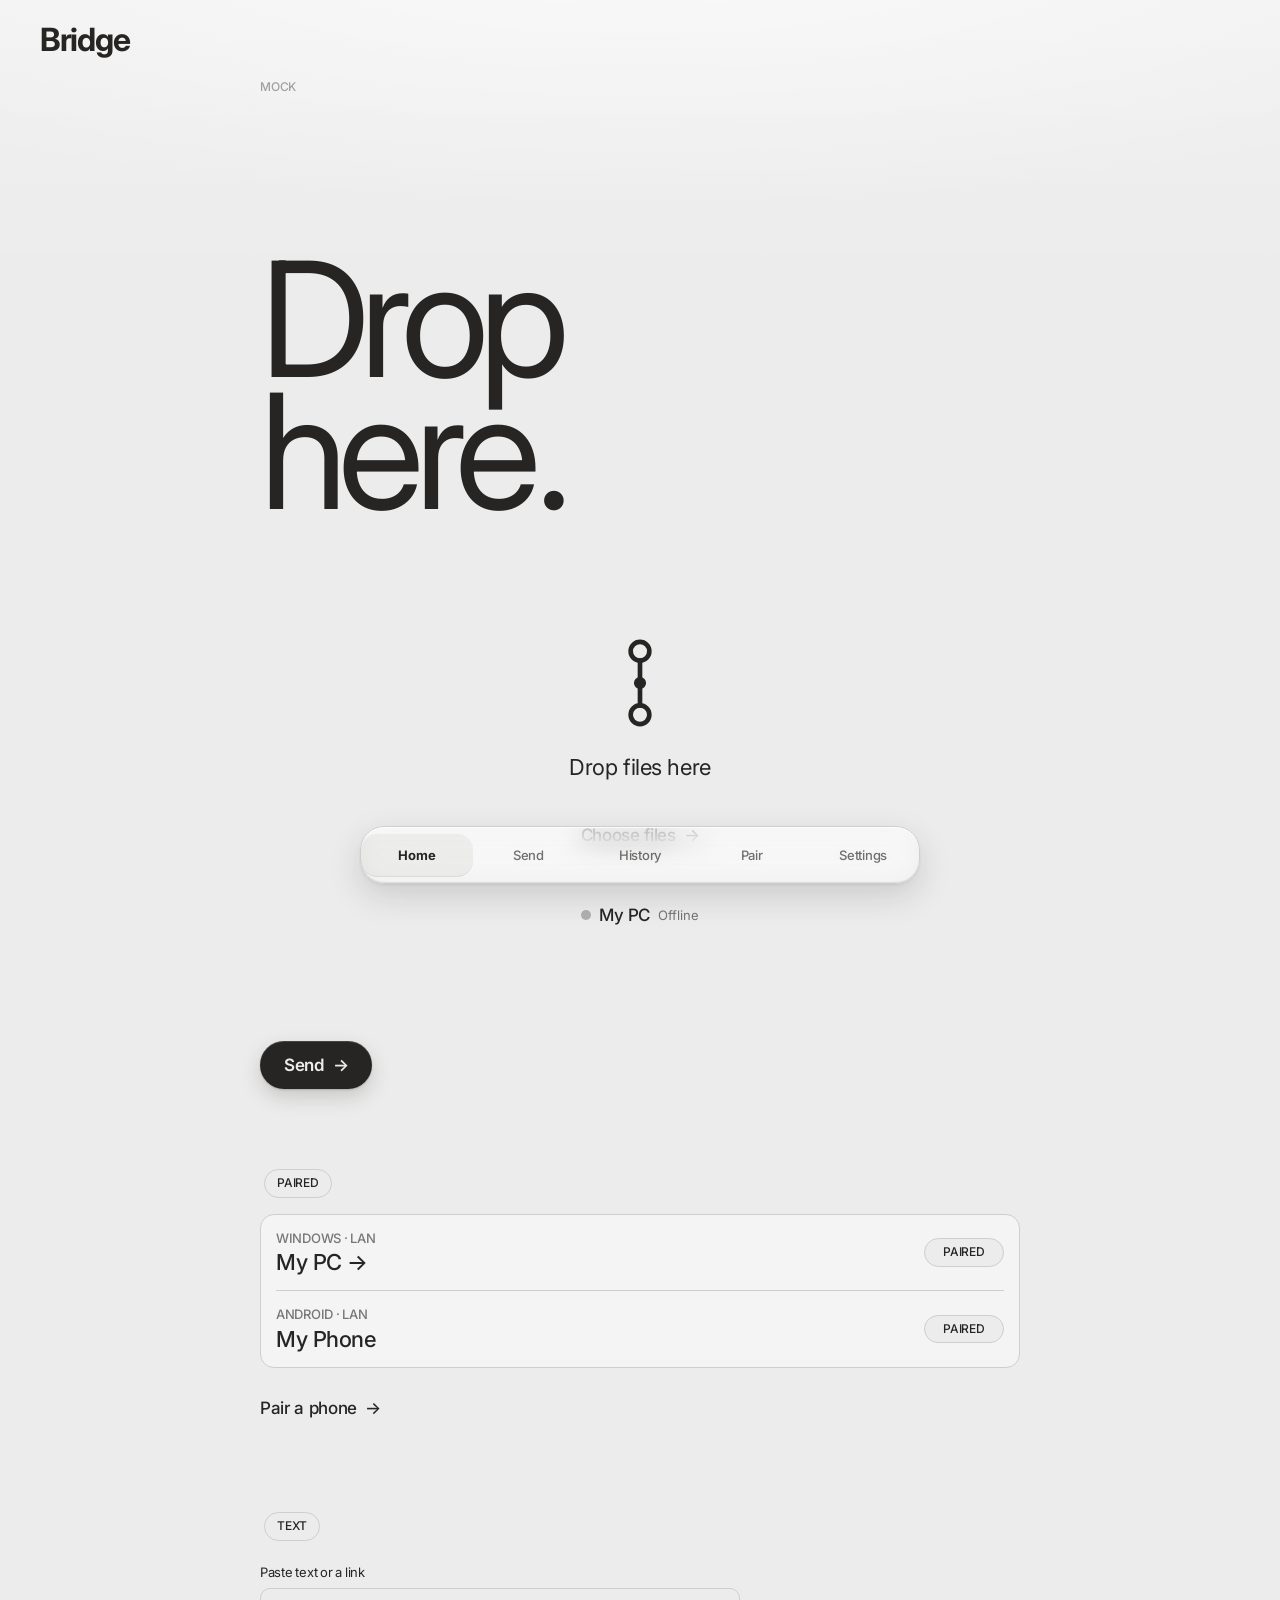
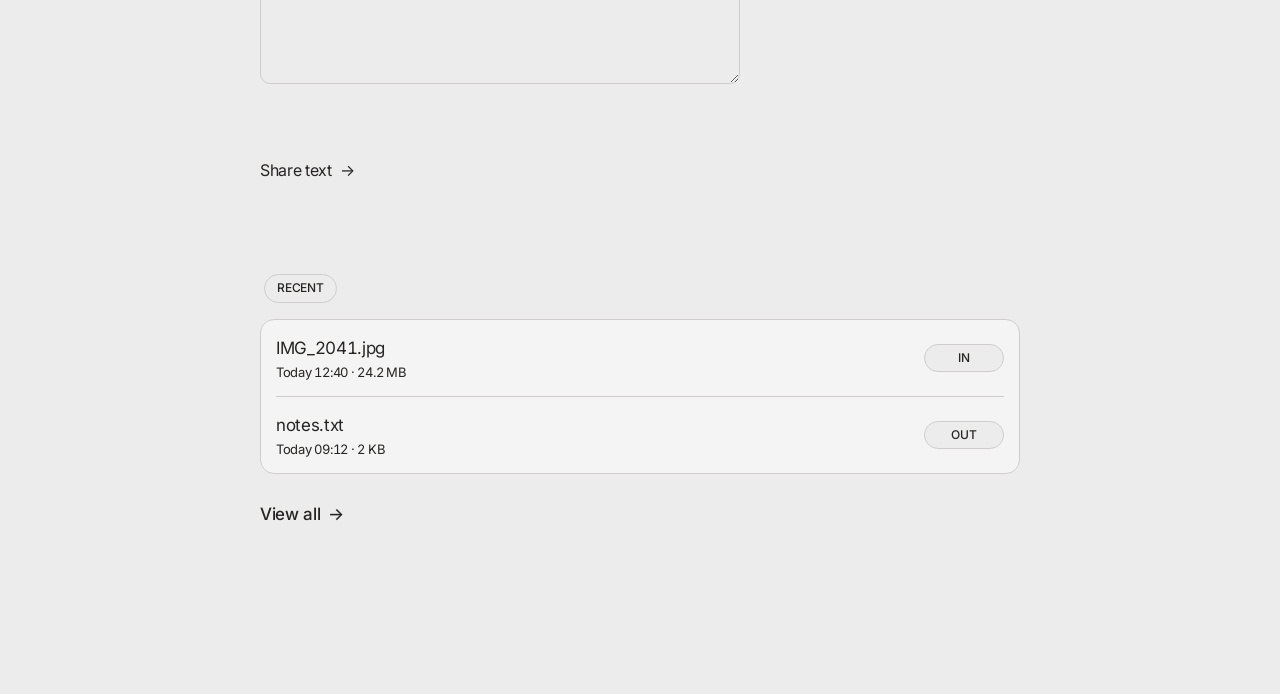
==== commit ce8f6e0b: "feat(destination): live device anchor with states" ====
--- a/index.html
+++ b/index.html
@@ -43,6 +43,11 @@
       <span class="dropzone-label" aria-live="polite">Drop files here</span>
       <label class="action-secondary" for="file-input" tabindex="0">Choose files <span aria-hidden="true">→</span></label>
       <input class="file-input" id="file-input" type="file" />
+      <a class="dest" id="dest" href="pair.html" data-state="checking" aria-label="Destination device">
+        <span class="dest-dot" aria-hidden="true"></span>
+        <span class="dest-name" id="dest-name">My PC</span>
+        <span class="dest-state" id="dest-state">Checking…</span>
+      </a>
     </section>
     <a class="action-primary" href="send.html">Send <span aria-hidden="true">→</span></a>
 
--- a/css/home.css
+++ b/css/home.css
@@ -272,6 +272,53 @@
   50% { opacity: 0.25; }
 }
 
+/* Destination anchor: the device this field sends to. Quiet row,
+ * state carried by the dot + words (mono, no color). */
+.dest {
+  display: inline-flex;
+  align-items: center;
+  gap: 8px;
+  margin-top: var(--space-2);
+  min-height: var(--hit-min);
+  color: var(--color-ink);
+  text-decoration: none;
+}
+
+.dest-dot {
+  width: 10px;
+  height: 10px;
+  border-radius: 50%;
+  background: var(--color-ink);
+  flex-shrink: 0;
+}
+
+.dest-name {
+  font-size: var(--type-body);
+  font-weight: var(--w-med);
+  letter-spacing: -0.02em;
+}
+
+.dest-state {
+  font-size: var(--type-foot);
+  opacity: 0.6;
+}
+
+.dest[data-state="offline"] .dest-dot,
+.dest[data-state="checking"] .dest-dot {
+  opacity: 0.3;
+}
+
+/* Transferring: the dot breathes with the bridge mark. */
+body.is-transferring .dest-dot {
+  animation: bridge-breathe 1.2s ease-in-out infinite;
+}
+
+@media (prefers-reduced-motion: reduce) {
+  body.is-transferring .dest-dot {
+    animation: none;
+  }
+}
+
 /* Page drag mode: nav + siblings recede, the field materializes. */
 body.is-dragging #home > :not(.field) {
   opacity: 0.25;
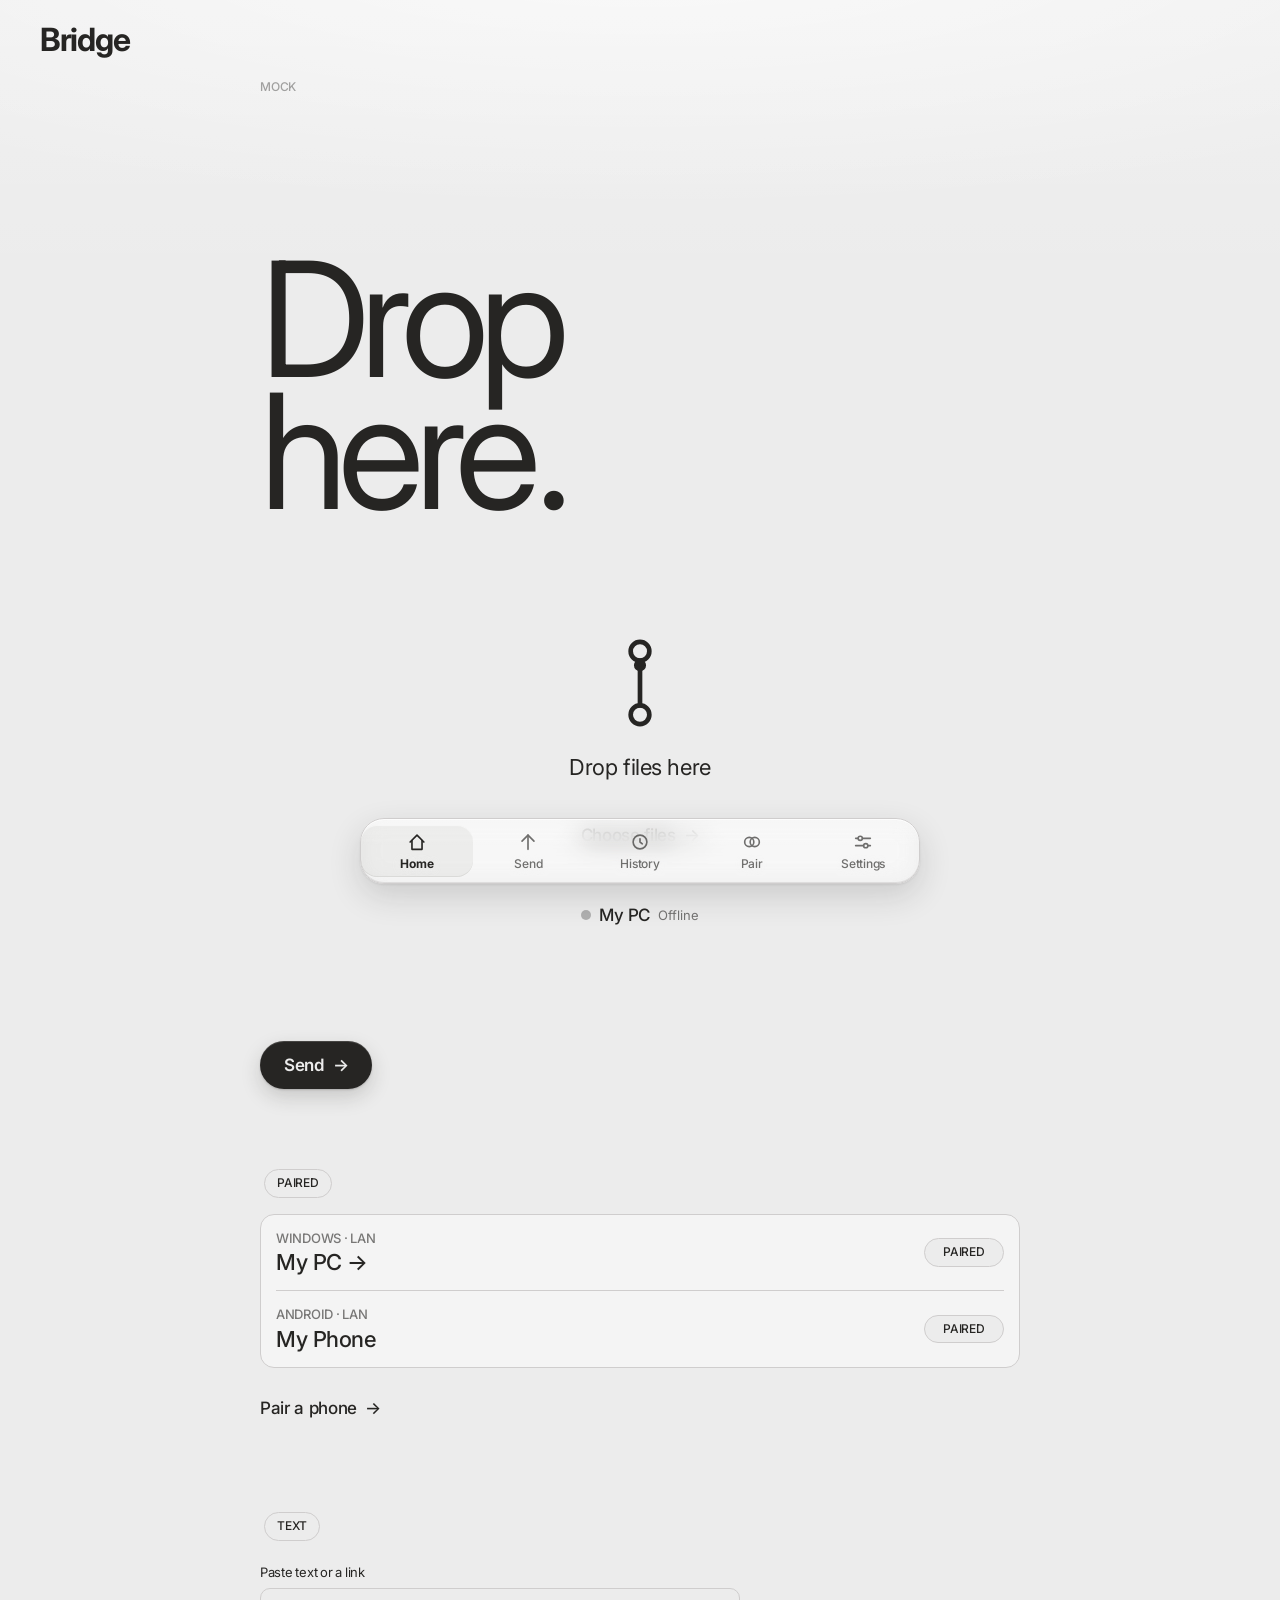
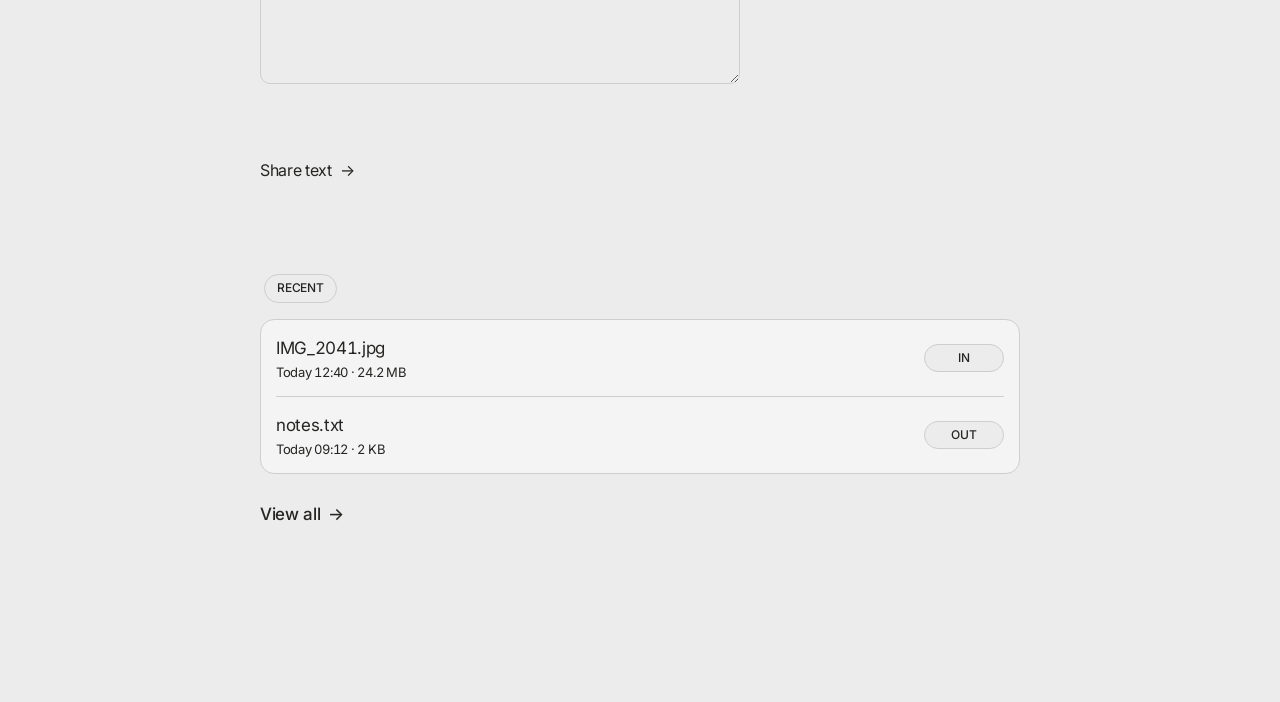
==== commit 7f33ff36: "feat(nav): coherent icon dock with caption labels" ====
--- a/index.html
+++ b/index.html
@@ -98,11 +98,11 @@
     </section>
   </main>
   <nav class="tabbar" aria-label="Primary">
-    <a href="/" aria-current="page">Home</a>
-    <a href="send.html">Send</a>
-    <a href="history.html">History</a>
-    <a href="pair.html">Pair</a>
-    <a href="settings.html">Settings</a>
+    <a href="/" aria-current="page"><svg class="tab-glyph" viewBox="0 0 24 24" aria-hidden="true" focusable="false" fill="none" stroke="currentColor" stroke-width="1.8" stroke-linecap="round" stroke-linejoin="round"><path d="M4.5 12 12 4.5 19.5 12"/><path d="M6.5 10.5V20h11v-9.5"/></svg>Home</a>
+    <a href="send.html"><svg class="tab-glyph" viewBox="0 0 24 24" aria-hidden="true" focusable="false" fill="none" stroke="currentColor" stroke-width="1.8" stroke-linecap="round" stroke-linejoin="round"><path d="M12 20V4.5"/><path d="M5.5 11 12 4.5 18.5 11"/></svg>Send</a>
+    <a href="history.html"><svg class="tab-glyph" viewBox="0 0 24 24" aria-hidden="true" focusable="false" fill="none" stroke="currentColor" stroke-width="1.8" stroke-linecap="round" stroke-linejoin="round"><circle cx="12" cy="12" r="7.5"/><path d="M12 8.5V12l2.5 2"/></svg>History</a>
+    <a href="pair.html"><svg class="tab-glyph" viewBox="0 0 24 24" aria-hidden="true" focusable="false" fill="none" stroke="currentColor" stroke-width="1.8" stroke-linecap="round" stroke-linejoin="round"><circle cx="9" cy="12" r="5"/><circle cx="15" cy="12" r="5"/></svg>Pair</a>
+    <a href="settings.html"><svg class="tab-glyph" viewBox="0 0 24 24" aria-hidden="true" focusable="false" fill="none" stroke="currentColor" stroke-width="1.8" stroke-linecap="round" stroke-linejoin="round"><path d="M4 8h2.5M11.5 8H20M4 16h8.5M17.5 16H20"/><circle cx="9" cy="8" r="2.3"/><circle cx="15" cy="16" r="2.3"/></svg>Settings</a>
   </nav>
   <script src="js/api.js"></script>
   <script src="js/mock.js"></script>
--- a/css/home.css
+++ b/css/home.css
@@ -265,6 +265,24 @@
 
 .bridge-mark.is-loading .bridge-pulse {
   animation: bridge-breathe 1.2s ease-in-out infinite;
+}
+
+/* Transfer journey: the pulse rides the bridge line top→device,
+ * driven by upload progress via --tx (0..1) on the field. */
+.bridge-pulse {
+  transform-box: fill-box;
+  transform: translateY(calc(-19px + var(--tx, 0) * 38px));
+}
+
+@media (prefers-reduced-motion: no-preference) {
+  .bridge-pulse {
+    transition: transform 150ms linear;
+  }
+}
+
+/* Arrival: the field confirms, then settles (cleared by js/upload.js). */
+.field.is-done {
+  border-color: var(--color-ink);
 }
 
 @keyframes bridge-breathe {
--- a/css/apple.css
+++ b/css/apple.css
@@ -177,7 +177,7 @@
 }
 
 main {
-  padding-bottom: calc(76px + env(safe-area-inset-bottom));
+  padding-bottom: calc(84px + env(safe-area-inset-bottom));
 }
 
 .tabbar {
@@ -212,10 +212,12 @@
 .tabbar a {
   flex: 1 1 0;
   display: flex;
+  flex-direction: column;
   align-items: center;
   justify-content: center;
-  min-height: 56px;
-  font-size: var(--type-foot);
+  gap: 3px;
+  min-height: 64px;
+  font-size: var(--type-cap);
   font-weight: var(--weight-medium);
   letter-spacing: -0.02em;
   color: var(--color-ink);
@@ -228,13 +230,20 @@
   transition: opacity var(--duration) var(--ease);
 }
 
+/* One coherent glyph set: 1.8 stroke, round caps, text-aligned. */
+.tab-glyph {
+  width: 22px;
+  height: 22px;
+  flex-shrink: 0;
+}
+
 .tabbar a[aria-current="page"] {
   opacity: 1;
   font-weight: 700;
   background: rgba(38, 37, 35, 0.05);
   border-radius: 16px;
   margin: 6px 2px;
-  min-height: 44px;
+  min-height: 52px;
 }
 
 .tabbar a:active {
@@ -268,7 +277,7 @@
   background: none;
   border-radius: 0;
   margin: 0;
-  min-height: 56px;
+  min-height: 64px;
 }
 
 /* No-blur screens: solid Canvas keeps labels readable, shape unchanged. */
